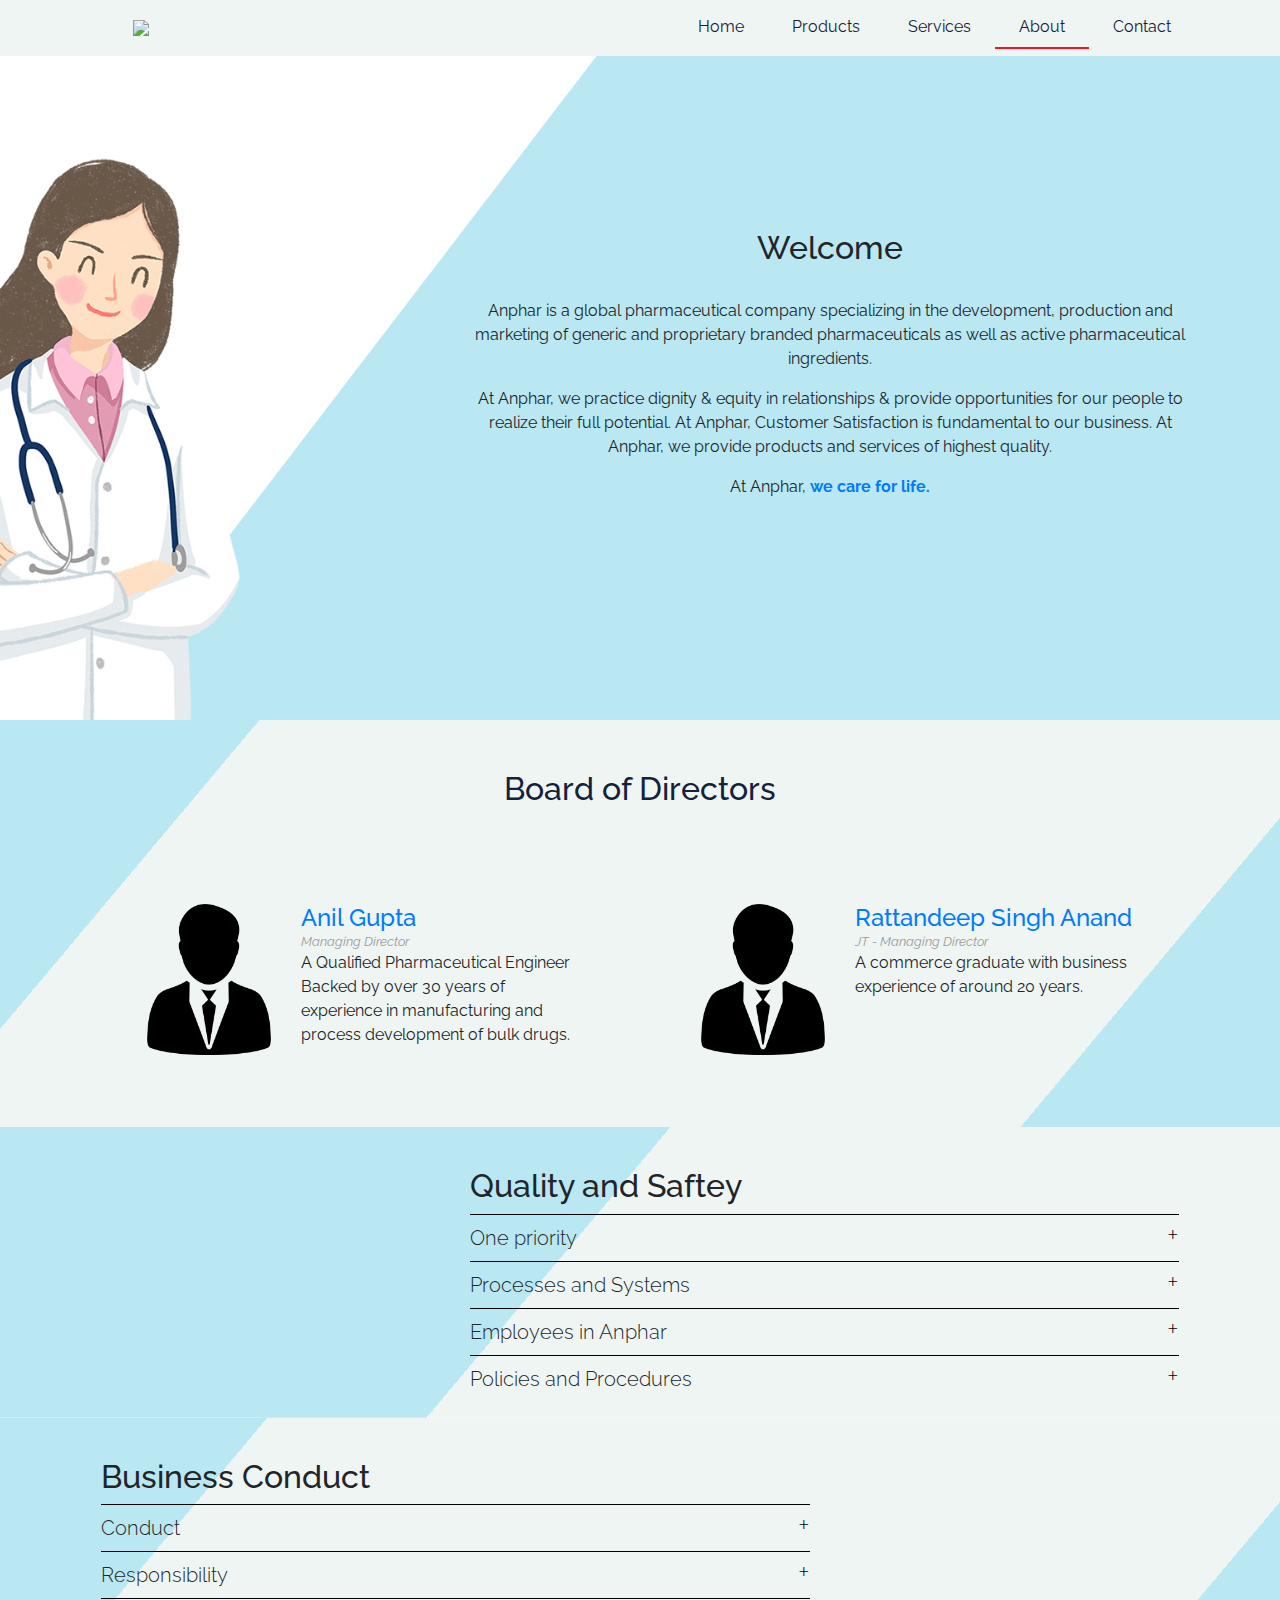
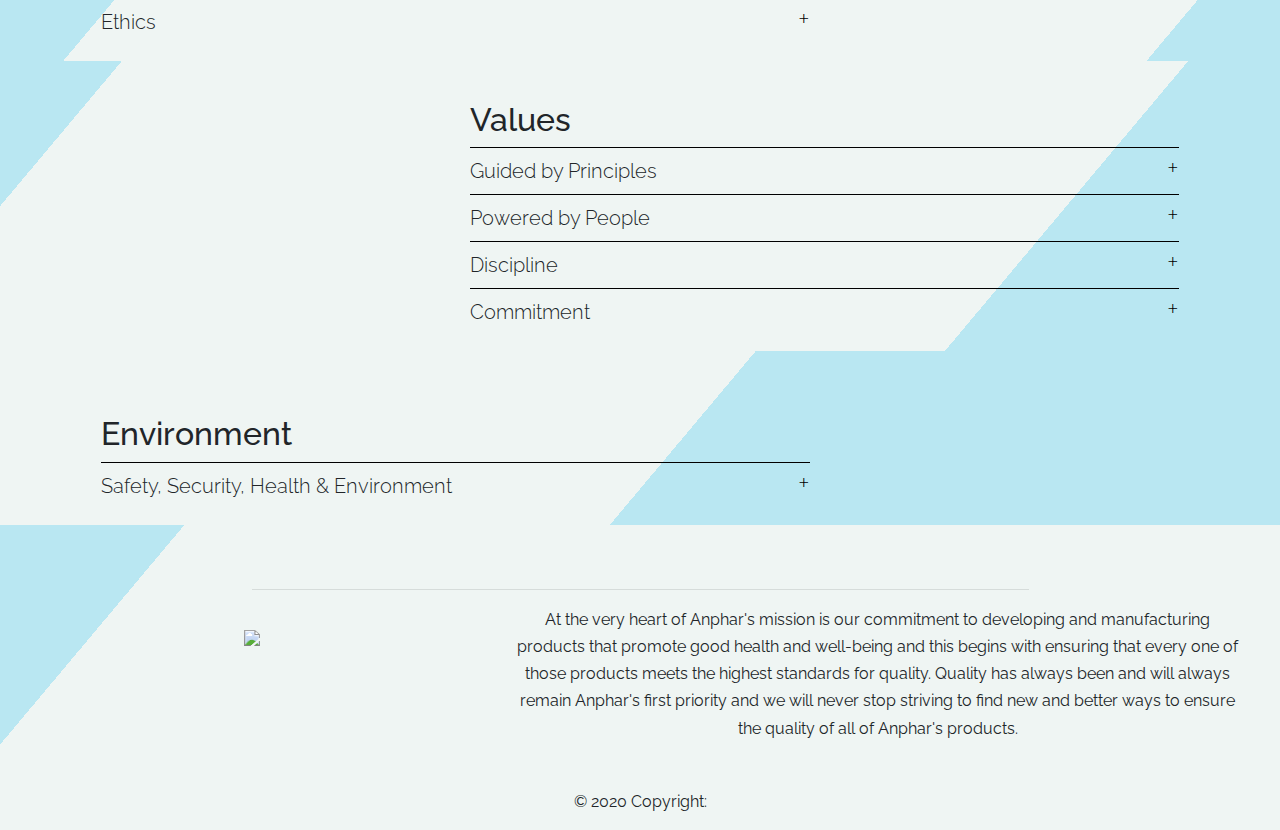
==== about.html @ 1bd31169 "update nav" ====
<!DOCTYPE html>
<html lang="en">

<head>

    <meta charset="utf-8">
    <meta name="viewport" content="width=device-width, initial-scale=1, shrink-to-fit=no">
    <meta name="description" content="">
    <meta name="author" content="">

    <title>Anphar - Home</title>

    <!-- Bootstrap core CSS -->
    <link href="vendor/bootstrap/css/bootstrap.min.css" rel="stylesheet">

    <!-- ----------Font Awesome------------ -->
    <script src="https://kit.fontawesome.com/c9a392e4e1.js" crossorigin="anonymous"></script>
    <!---------------------------------- Custom styles -------------------- -->
    <link href="css/style.css" rel="stylesheet">
    <link rel="shortcut icon" href="images/favicon.ico" type="image/x-icon">

</head>

<body id="home">

    <nav class="navbar navbar-expand-lg navbarNav fixed-top m-0 p-0">
        <div class="container">
          <a class="navbar-brand navLogo p-0 m-0" href="index.html">
            <h1 class=" text-center logo-text ">
    
              <img src="images/Anphar-vlogo.png" class="img-fluid " />
    
            </h1>
          </a>
          <button class="navbar-toggler navbar-light" type="button" data-toggle="collapse" data-target="#navbarResponsive"
          aria-controls="navbarResponsive" aria-expanded="false" aria-label="Toggle navigation">
          <span class="navbar-toggler-icon"> </span>
      </button>
          <div class="collapse navbar-collapse" id="navbarResponsive">
            <ul class="navbar-nav ml-auto">
              <li class="nav-item ">
                <a class="nav-link px-4" href="#home">Home
                
                </a>
              </li>
              <li class="nav-item">
                <a class="nav-link px-4" href="product.html">Products</a>
              </li>
              <li class="nav-item">
                <a class="nav-link px-4" href="services.html">Services</a>
              </li>
              <li class="nav-item active">
                <a class="nav-link px-4" href="about.html">
                  About
                </a>
              </li>
              <li class="nav-item">
                <a class="nav-link px-4" href="contact.html">Contact</a>
              </li>
            </ul>
          </div>
        </div>
      </nav>
    
    <div id="about" class="bg-doc d-flex">

        <div class="container about align-self-center">

            <div class="row d-flex justify-content-lg-end justify-content-center align-self-center">

                <div class="col-8">
<br>    
                    <h2 class="text-center "> Welcome</h2>
                    <br>
                    <p class="text-center">Anphar is a global pharmaceutical company specializing in the development,
                        production and marketing of generic and proprietary branded pharmaceuticals as well as active
                        pharmaceutical ingredients.
                    <p class=".d-none .d-lg-block  text-center">

                            At Anphar, we practice dignity & equity in relationships &
                            provide opportunities for our people to realize their full potential. At Anphar, Customer
                            Satisfaction is fundamental to our business. At Anphar, we provide products and services of
                            highest quality.
                            
                        </p> 
                        <p class="text-center">
                            
                            At Anphar,
                             <span class="life text-primary font-weight-bold"> we care
                                for life. </span>
                         </p>
                </div>

            </div>
        </div>

    </div>



    <div class="board">
        <br>
        <h2 class="bod  text-center ">Board of Directors</h2>
        <br><br><br>
        <div class="container">
            <div class="row p-3 justify-content-around">
                <div class="col-xs-12 col-sm-6 col-md-6 col-lg-5">
                    <div class="well well-sm ">
                        <div class="row ">
                            <div class="col-sm-6 col-md-4 text-center">


                                <img src="Images/card-img.png" alt="" class="img-rounded img-fluid" />

                                <div class="links p-3 text-center ">

                                    <button class="btn"><i class="fa fa-instagram "></i></button>
                                    <button class="btn"><i class="fa fa-facebook  "></i></button>
                                </div>
                            </div>
                            <div class="col-sm-6 col-md-8 ">
                                <h4 class="m-0 text-primary">
                                    Anil Gupta</h4>
                                <small><cite title="San Francisco, USA">Managing Director <i
                                            class="glyphicon glyphicon-map-marker">
                                        </i></cite></small>
                                <p class="d-sm-none d-md-block">A Qualified Pharmaceutical Engineer Backed by over 30
                                    years of experience in manufacturing and process development of bulk drugs.</p>


                            </div>
                        </div>
                    </div>
                </div>

                <div class="col-xs-12 col-sm-6 col-md-6 col-lg-5">
                    <div class="well well-sm ">
                        <div class="row ">
                            <div class="col-sm-6 col-md-4 text-center">

                                <img src="Images/card-img.png" alt="" class="img-rounded img-fluid" />


                                <div class="links p-3  text-center ">

                                    <button class="btn"><i class="fa fa-instagram "></i></button>
                                    <button class="btn"><i class="fa fa-facebook"></i></button>
                                </div>

                            </div>
                            <div class="col-sm-6 col-md-8 ">
                                <h4 class=" m-0 text-primary ">
                                    Rattandeep Singh Anand</h4>
                                <small><cite title="San Francisco, USA">JT - Managing Director <i
                                            class="glyphicon glyphicon-map-marker">
                                        </i></cite></small>
                                <p class="d-sm-none d-md-block "> A commerce graduate with business experience of around
                                    20 years.</p>


                            </div>
                        </div>
                    </div>
                </div>
            </div>
        </div>



    </div>

    <section id="quality">
        <div class="container">
            <div class="row info-row p-3">
                <div class="info-img col-4 ">
                    <img class="img-fluid" src="images/Quality.png" alt="">
                </div>
                <div class="info-text col-8">
                    <div class="summary">
                        <br>
                        <h2>
                            Quality and Saftey
                        </h2>
                        <details>
                            <summary> One priority</summary>
                            <p>
                                Quality and safety are our number one priority, and we at Anphar will not accept
                                anything less than the highest
                                standards where patient or employee safety is concerned. Anphar's global quality
                                infrastructure is enforced through a strong and effective foundation of policies and
                                procedures in all our activities worldwide.
                            </p>
                        </details>
                        <details>
                            <summary>Processes and Systems</summary>
                            <p>
                                Our processes and systems are continuously evaluated to ensure consistently high product
                                quality and compliance
                                with current Good Manufacturing Practice (cGMP). Similarly,
                                we demand the same high quality standards from our suppliers and distributors worldwide.
                            </p>
                        </details>
                        <details>
                            <summary>Employees in Anphar
                            </summary>
                            <p>Employees in Anphar work according to a comprehensive set of policies and procedures,
                                participating in ongoing quality and safety certification and training programs as well
                                as cGMP and Good Clinical
                                Practice (GCP) training and certification.</p>
                        </details>
                        <details>
                            <summary>Policies and Procedures
                            </summary>
                            <p>We strive to continuously improve our policies and procedures in order to assure we have
                                best-in-class programs. As we constantly re-examine and improve our practices, we are
                                determined to provide unsurpassed standards of
                                quality and service for patients, customers and colleagues,
                                as a trustworthy partner for quality medicine. Our focus is on what's most important.
                                The quality of our products
                                and the safety of our employees.</p>
                        </details>
                    </div>


                </div>
            </div>
        </div>
    </section>



    <section id="conduct">
        <div class="container">
            <div class="row info-row p-3">
                <div class="info-text col-8">
                    <div class="summary">
                        <br>
                        <h2>
                            Business Conduct
                        </h2>
                        <details>
                            <summary> Conduct</summary>
                            <p>
                                Since Anphar’s inception, employees have worked together to contribute to our mission of
                                advancing patient care
                                by developing therapeutics to treat diseases. Fundamental to this mission is Anphar’s
                                adherence to the highest legal and ethical standards of business conduct. As a company
                                driven by science and
                                dedicated to improving patient care and quality of life, Anphar is committed to such
                                standards,
                                as adherence to these protects patient safety, the company, its employees and business
                                customers.
                            </p>
                        </details>
                        <details>
                            <summary>Responsibility</summary>
                            <p>
                                It is the responsibility of every Anphar employee to be knowledgeable about, and comply
                                with, Anphar’s
                                business conduct policies.
                                The company believes working together to move its business forward in the spirit of
                                these policies will continue
                                to enhance the reputation of Anphar.
                            </p>
                        </details>
                        <details>
                            <summary>Ethics
                            </summary>
                            <p>At Anphar we are committed to meeting high ethical standards and complying with all
                                applicable local,
                                national and international laws wherever we do business. Our ethical standards are
                                embodied in our Corporate
                                Principles.</p>
                        </details>

                    </div>
                </div>
                <div class="info-img col-4"> <img class="img-fluid" src="images/conduct.png" alt=""></div>
            </div>

        </div>
    </section>

    <section id="value">
        <div class="container">
            <div class="row info-row p-3">
                <div class="info-img col-4">
                    <img class="img-fluid" src="images/values.png" alt="">
                </div>
                <div class="info-text col-8">
                    <div class="summary">
                        <br>
                        <h2>
                            Values
                        </h2>
                        <details>
                            <summary> Guided by Principles</summary>
                            <p>
                                As a pharmaceutical company in a regulated industry, Anphar is dedicated to adhering to
                                the laws and regulations
                                applicable to our industry and business world as a whole.
                                However, we are not satisfied with merely acting within the realm of acceptability.
                                Anphar proudly and actively
                                promotes professional behavior that aligns with the spirit as well as the letter of the
                                law.
                            </p>
                        </details>
                        <details>
                            <summary>Powered by People</summary>
                            <p>
                                Our processes and systems are continuously evaluated to ensure consistently high product
                                quality and compliance
                                with current Good Manufacturing Practice (cGMP). Similarly,
                                we demand the same high quality standards from our suppliers and distributors worldwide.
                            </p>
                        </details>
                        <details>
                            <summary>Discipline
                            </summary>
                            <p> We follow the regulations governing testing, approval, manufacture, and distribution of
                                our products because we are
                                both morally and legally obligated to do this—
                                the people who rely on our products deserve nothing less.</p>
                        </details>
                        <details>
                            <summary>Commitment
                            </summary>
                            <p>Anphar is deeply committed to its employees. Our goal is to enable everyone to feel
                                supported,
                                treated with respect, and deserving of the same treatment from co-workers that we extend
                                to our customers and
                                business partners. <br> We support the community of our employees—where we live and
                                work.</p>
                        </details>
                    </div>
                </div>
            </div>

        </div>
        </div>
    </section>



    <section id="env">
        <div class="container">



            <div class="row info-row p-3">
                <div class="info-text col-8">
                    <div class="summary">
                        <br>
                        <br>
                        <h2>
                            Environment
                        </h2>

                        <details>
                            <summary>Safety, Security, Health & Environment</summary>
                            <p>

                                Safety, Security, Health & Environment (SHE) - an integral part of all our activities
                                <br>
                                Only financially successful companies can be active in addressing environmental and
                                social concerns. And at Anphar
                                we have also realized for a long time that only environmentally and socially responsible
                                companies can achieve
                                sustainable financial success.
                                For us, sustainable development represents a long-term commitment to the needs of
                                current and future generations.
                                <br>
                                Safety, security, health and environmental protection are important and enduring issues
                                in a changing world.
                                <br>
                                At Anphar, protecting people and the environment isn’t just a legal or social obligation
                                - it’s a key concern in
                                everything we do.
                            </p>

                        </details>

                    </div>
                </div>
                <div class="info-img col-4">
                    <img src="images/ecology.png" alt="" class="img-fluid">
                </div>
            </div>
        </div>
    </section>





    <!-- Footer -->
    <footer class="page-footer font-small indigo">

        <!-- Footer Links -->
        <div class="container">

            <!-- Grid row-->
            <div class="row text-center d-flex justify-content-center pt-5 mb-3">


            </div>
            <!-- Grid row-->
            <hr class="rgba-white-light" style="margin: 0 15%;">

            <!-- Grid row-->
            <div class="row d-flex text-center justify-content-center mb-md-0 mb-4">

                <!-- Grid column -->
                <div class="col-md-4 col-lg-5 col-12 mt-3">

                    <a class="navbar-brand" href="#home">
                        <h1 class=" text-center logo-text ">
                            <span id="">
                                <img src="images/ANPHAR-Whole.png" class="log-img w-50 mt-auto mb-auto" />
                                
                            </span>
                        </h1>
                    </a>
                </div>
                <!-- Grid column -->
                <!-- Grid column -->
                <div class="col-md-8 col-12 col-1g-7 mt-3">
                    <p style="line-height: 1.7rem">At the very heart of Anphar's mission is our commitment to developing
                        and manufacturing products that promote good health and well-being and this begins with ensuring
                        that every one of those products meets the highest standards for quality. Quality has always
                        been and will always remain Anphar's first priority and we will never stop striving to find new
                        and better ways to ensure the quality of all of Anphar's products.</p>
                </div>
                <!-- Grid column -->

            </div>
            <!-- Grid row-->
            <hr class="clearfix d-md-none rgba-white-light" style="margin: 10% 15% 5%;">

            <!-- Grid row-->
            <div class="row pb-3">

                <!-- Grid column -->
                <!-- <div class="col-md-12">
          <br>
                  <div class="mb-5 text-center flex-center">
          
                   
                    <a class="fb-ic">
                      <i class="fab fa-facebook-f fa-lg white-text mr-4"> </i>
                    </a>
                   
                    <a class="tw-ic">
                      <i class="fab fa-twitter fa-lg white-text mr-4"> </i>
                    </a>
               
                    <a class="gplus-ic">
                      <i class="fab fa-google-plus-g fa-lg white-text mr-4"> </i>
                    </a>
           
                    <a class="li-ic">
                      <i class="fab fa-linkedin-in fa-lg white-text mr-4"> </i>
                    </a>
        
                    <a class="ins-ic">
                      <i class="fab fa-instagram fa-lg white-text mr-4"> </i>
                    </a>
                  <a class="pin-ic">
                      <i class="fab fa-pinterest fa-lg white-text"> </i>
                    </a>
          
                  </div>
          
                </div> -->
                <!-- Grid column -->

            </div>
            <!-- Grid row-->
            <div class="footer-copyright text-center py-3">© 2020 Copyright:
            </div>
            <!-- Copyright -->
        </div>


    </footer>
    <!-- Footer -->




    <script src="vendor/jquery/jquery.min.js"></script>
    <script src="vendor/bootstrap/js/bootstrap.bundle.min.js"></script>


</body>

</html>

</html>
---- css/style.css ----
@import url('https://fonts.googleapis.com/css2?family=Coda&family=Raleway:wght@500&display=swap');


html {
  scroll-behavior: smooth;
}

body{
  /* font-family: 'Coda', cursive; */
  font-family:'Raleway', sans-serif;

  /* font-size: .9rem; */
  
}
#logo {
  padding-left: 1em;
}

.navLogo {
  width: 10%;
}

.navbarNav{
  background-color: #eff5f3;
  
}

.jumbotron {
  margin-bottom: 0;
}

.nav-link{
color: #14213d;
}
.nav-link:hover{
  color: #FF101F;
}

.head-top .nav-link{
  color: #F4F7F6;
  }

  .active{
    border-bottom: 2px #FF101F solid;
  
  }
.head{
  
  font-family: 'Coda', cursive;
  color: #F4F7F6;
  font-size: 3rem;
}


.bg-img {
  background-image: url('../Images/bg-atom.png');
  background-position: center;
  background-repeat: no-repeat;
  background-size: cover;
  /* color: #fff; */
  height: 100vh;
  /* height: auto; */
}


.bg-doc{
  background: url('../Images/bgg-doc.jpg');
  background-position: center;
  background-repeat: no-repeat;
  background-size: cover;
  height: 80vh;
  
}

.bod{
color: #14213d;

}

button{
  align-self: center;
}


.board{
  background: rgb(185,231,242);
background: linear-gradient(-50deg, rgba(185,231,242,1) 16%, rgba(239,245,243,1) 16%, rgba(239,245,243,1) 84%, rgba(185,231,242,1) 84%);

  /* height: 60vh; */
  height: auto;
  padding-top: 2%;
  
}

.card{
  margin: 0.5%;
}


.d-flex{
  flex-wrap: nowrap;
}


#contact{
  background: rgb(239,245,243);
  background: linear-gradient(-50deg, rgba(239,245,243,1) 63%, rgba(185,231,242,1) 63%);  
}

.btn-main{
  background-color: #50e3c2;
}

#products {


 

  background: rgb(185,231,242);
  background: linear-gradient(-50deg, rgba(185,231,242,1) 41%, rgba(239,245,243,1) 41%);
  background-position: center;
  background-repeat: no-repeat;
  background-size: cover;
  

}

#quality{
  background: rgb(239,245,243);
background: linear-gradient(-50deg, rgba(239,245,243,1) 56%, rgba(185,231,242,1) 56%);
background-position: center;
background-repeat: no-repeat;
background-size: cover;

}

.head-top{
  background: rgb(41,46,50);
background: linear-gradient(-45deg, rgba(41,46,50,1) 85%, rgba(185,231,242,1) 85%);

}


#conduct{
  background: rgb(185,231,242);
background: linear-gradient(-50deg, rgba(185,231,242,1) 9%, rgba(239,245,243,1) 9%, rgba(239,245,243,1) 82%, rgba(185,231,242,1) 82%);
}


#value{
  background: rgb(185,231,242);
background: linear-gradient(-50deg, rgba(185,231,242,1) 22%, rgba(239,245,243,1) 22%, rgba(239,245,243,1) 92%, rgba(185,231,242,1) 92%);
}
#env{
  background: rgb(185,231,242);
background: linear-gradient(-50deg, rgba(185,231,242,1) 47%, rgba(239,245,243,1) 47%);
}

footer{
  background: rgb(239,245,243);
background: linear-gradient(-50deg, rgba(239,245,243,1) 88%, rgba(185,231,242,1) 88%);
}

details[open] summary ~ * {
  animation: open 0.3s ease-in-out;
}

@keyframes open {
  0% {
    opacity: 0;
  }
  100% {
    opacity: 1;
  }
}
details summary::-webkit-details-marker {
  display: none;
}

details summary {
  width: 100%;
  padding: 0.5rem 0;
  border-top: 1px solid black;
  position: relative;
  cursor: pointer;
  font-size: 1.25rem;
  font-weight: 300;
  list-style: none;
}

details summary:after {
  content: "+";
  color: black;
  position: absolute;
  font-size: 1.75rem;
  line-height: 0;
  margin-top: 0.75rem;
  right: 0;
  font-weight: 200;
  transform-origin: center;
  transition: 200ms linear;
}
details[open] summary:after {
  transform: rotate(45deg);
  font-size: 2rem;
}
details summary {
  outline: 0;
}
details p {
  font-size: 0.95rem;
  margin: 0 0 1rem;
  padding-top: 1rem;
}





/* =========== contact form  ======================== */



.contact-form .form-field {
  position: relative;
  margin: 32px 0;
}
.contact-form .input-text {
  display: block;
  width: 100%;
  height: 36px;
  border-width: 0 0 2px 0;
  border-color: #5543ca;
  font-size: 18px;
  line-height: 26px;
  font-weight: 400;
}
.contact-form .input-text:focus {
  outline: none;
}
/* .contact-form .input-text:focus + .label,
.contact-form .input-text.not-empty + .label {
  -webkit-transform: translateY(-24px);
          transform: translateY(-24px);
} */
.contact-form .label {
  /* position: absolute;
  left: 20px;
  bottom: 11px; */
  font-size: 18px;
  line-height: 26px;
  font-weight: 400;
  /* color: #5543ca; */
  cursor: text;
  transition: -webkit-transform .2s ease-in-out;
  transition: transform .2s ease-in-out;
  transition: transform .2s ease-in-out, 
  -webkit-transform .2s ease-in-out;
}
.contact-form .submit-btn {
  display: inline-block;
  background-color: #000;
   background: #064497;
  color: #fff;
  text-transform: uppercase;
  letter-spacing: 2px;
  font-size: 16px;
  padding: 8px 16px;
  border: none;
  width:200px;
  cursor: pointer;
}


















@media all and (max-width: 880px) {
  .d-flex{
    flex-wrap: wrap;
    
  }

  /* .about{
    padding: 5px;
    margin: 0 ;
  } */


  .card{
    width: 100%;
  }
  .bg-doc {
    background: rgb(185,231,242);
    background: linear-gradient(-50deg, rgba(185,231,242,1) 47%, rgba(239,245,243,1) 47%);
    height: auto;
    margin: auto;
    
  }
  .bg-img{
    height: auto;

  }


}

@media all and (max-width: 575px)  {

  .card-img{
    width: 80vh;
  }
  

}




.glyphicon {  margin-bottom: 10px;margin-right: 10px;}

small {
display: block;
line-height: 1.428571429;
color: #999;
}

.card-img{
  object-fit: cover;
}
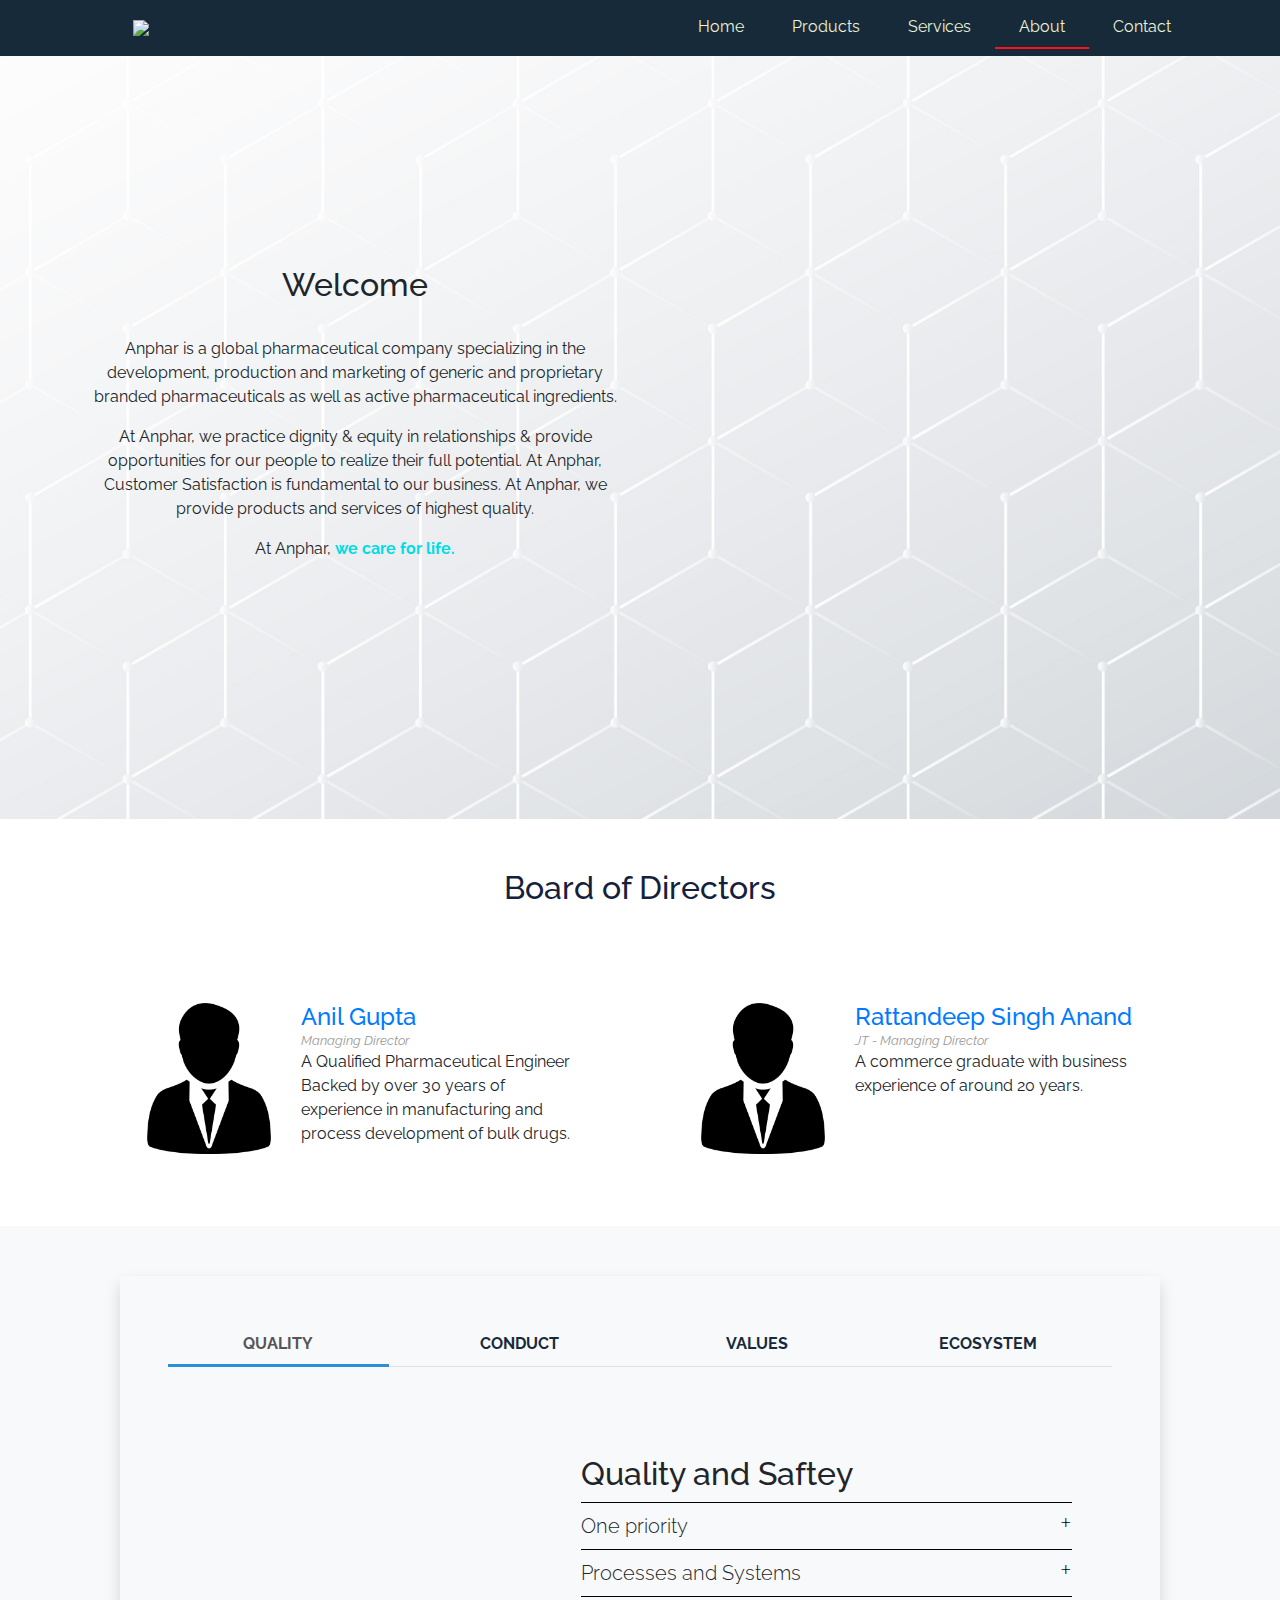
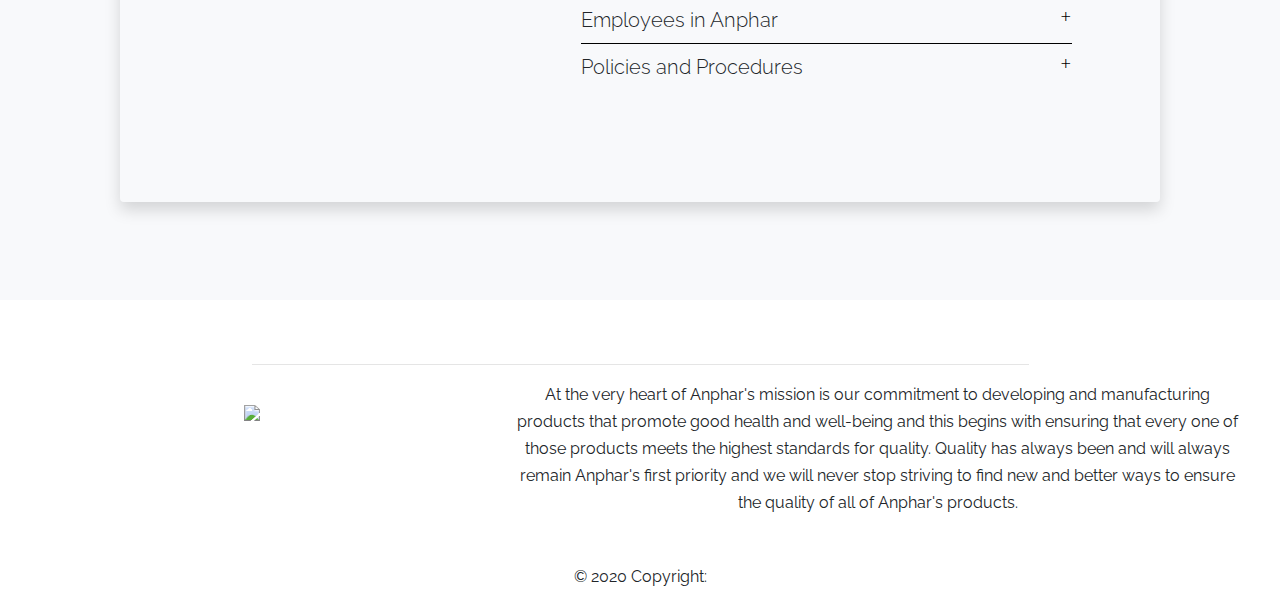
==== commit a8f86abd: "update tabs and bachground" ====
--- a/about.html
+++ b/about.html
@@ -21,76 +21,77 @@
 
 </head>
 
-<body id="home">
+<body id="about">
 
     <nav class="navbar navbar-expand-lg navbarNav fixed-top m-0 p-0">
         <div class="container">
-          <a class="navbar-brand navLogo p-0 m-0" href="index.html">
-            <h1 class=" text-center logo-text ">
-    
-              <img src="images/Anphar-vlogo.png" class="img-fluid " />
-    
-            </h1>
-          </a>
-          <button class="navbar-toggler navbar-light" type="button" data-toggle="collapse" data-target="#navbarResponsive"
-          aria-controls="navbarResponsive" aria-expanded="false" aria-label="Toggle navigation">
-          <span class="navbar-toggler-icon"> </span>
-      </button>
-          <div class="collapse navbar-collapse" id="navbarResponsive">
-            <ul class="navbar-nav ml-auto">
-              <li class="nav-item ">
-                <a class="nav-link px-4" href="#home">Home
-                
-                </a>
-              </li>
-              <li class="nav-item">
-                <a class="nav-link px-4" href="product.html">Products</a>
-              </li>
-              <li class="nav-item">
-                <a class="nav-link px-4" href="services.html">Services</a>
-              </li>
-              <li class="nav-item active">
-                <a class="nav-link px-4" href="about.html">
-                  About
-                </a>
-              </li>
-              <li class="nav-item">
-                <a class="nav-link px-4" href="contact.html">Contact</a>
-              </li>
-            </ul>
-          </div>
+            <a class="navbar-brand navLogo p-0 m-0" href="index.html">
+                <h1 class=" text-center logo-text ">
+
+                    <img src="images/Anphar-vlogo.png" class="img-fluid " />
+
+                </h1>
+            </a>
+            <button class="navbar-toggler navbar-light" type="button" data-toggle="collapse"
+                data-target="#navbarResponsive" aria-controls="navbarResponsive" aria-expanded="false"
+                aria-label="Toggle navigation">
+                <span class="navbar-toggler-icon"> </span>
+            </button>
+            <div class="collapse navbar-collapse" id="navbarResponsive">
+                <ul class="navbar-nav ml-auto">
+                    <li class="nav-item ">
+                        <a class="nav-link px-4" href="index.html">Home
+
+                        </a>
+                    </li>
+                    <li class="nav-item">
+                        <a class="nav-link px-4" href="product.html">Products</a>
+                    </li>
+                    <li class="nav-item">
+                        <a class="nav-link px-4" href="services.html">Services</a>
+                    </li>
+                    <li class="nav-item current">
+                        <a class="nav-link px-4" href="about.html">
+                            About
+                        </a>
+                    </li>
+                    <li class="nav-item">
+                        <a class="nav-link px-4" href="contact.html">Contact</a>
+                    </li>
+                </ul>
+            </div>
         </div>
-      </nav>
-    
+    </nav>
+
     <div id="about" class="bg-doc d-flex">
 
         <div class="container about align-self-center">
 
-            <div class="row d-flex justify-content-lg-end justify-content-center align-self-center">
-
-                <div class="col-8">
-<br>    
+            <div class="row d-flex justify-content-lg-start justify-content-center align-self-center">
+
+                <div class="col-6">
+                    <br>
                     <h2 class="text-center "> Welcome</h2>
                     <br>
                     <p class="text-center">Anphar is a global pharmaceutical company specializing in the development,
                         production and marketing of generic and proprietary branded pharmaceuticals as well as active
                         pharmaceutical ingredients.
-                    <p class=".d-none .d-lg-block  text-center">
+                        <p class=".d-none .d-lg-block  text-center">
 
                             At Anphar, we practice dignity & equity in relationships &
                             provide opportunities for our people to realize their full potential. At Anphar, Customer
                             Satisfaction is fundamental to our business. At Anphar, we provide products and services of
                             highest quality.
-                            
-                        </p> 
+
+                        </p>
                         <p class="text-center">
-                            
+
                             At Anphar,
-                             <span class="life text-primary font-weight-bold"> we care
+                            <span class="life font-weight-bold"> we care
                                 for life. </span>
-                         </p>
-                </div>
-
+                        </p>
+                </div>
+                
             </div>
         </div>
 
@@ -107,7 +108,7 @@
                 <div class="col-xs-12 col-sm-6 col-md-6 col-lg-5">
                     <div class="well well-sm ">
                         <div class="row ">
-                            <div class="col-sm-6 col-md-4 text-center">
+                            <div class="col-4 text-center">
 
 
                                 <img src="Images/card-img.png" alt="" class="img-rounded img-fluid" />
@@ -118,10 +119,10 @@
                                     <button class="btn"><i class="fa fa-facebook  "></i></button>
                                 </div>
                             </div>
-                            <div class="col-sm-6 col-md-8 ">
+                            <div class="col-8 ">
                                 <h4 class="m-0 text-primary">
                                     Anil Gupta</h4>
-                                <small><cite title="San Francisco, USA">Managing Director <i
+                                <small><cite title="Managing Director">Managing Director <i
                                             class="glyphicon glyphicon-map-marker">
                                         </i></cite></small>
                                 <p class="d-sm-none d-md-block">A Qualified Pharmaceutical Engineer Backed by over 30
@@ -136,7 +137,7 @@
                 <div class="col-xs-12 col-sm-6 col-md-6 col-lg-5">
                     <div class="well well-sm ">
                         <div class="row ">
-                            <div class="col-sm-6 col-md-4 text-center">
+                            <div class="col-4 text-center">
 
                                 <img src="Images/card-img.png" alt="" class="img-rounded img-fluid" />
 
@@ -148,7 +149,7 @@
                                 </div>
 
                             </div>
-                            <div class="col-sm-6 col-md-8 ">
+                            <div class="col-8 ">
                                 <h4 class=" m-0 text-primary ">
                                     Rattandeep Singh Anand</h4>
                                 <small><cite title="San Francisco, USA">JT - Managing Director <i
@@ -169,225 +170,261 @@
 
     </div>
 
-    <section id="quality">
-        <div class="container">
-            <div class="row info-row p-3">
-                <div class="info-img col-4 ">
-                    <img class="img-fluid" src="images/Quality.png" alt="">
-                </div>
-                <div class="info-text col-8">
-                    <div class="summary">
-                        <br>
-                        <h2>
-                            Quality and Saftey
-                        </h2>
-                        <details>
-                            <summary> One priority</summary>
-                            <p>
-                                Quality and safety are our number one priority, and we at Anphar will not accept
-                                anything less than the highest
-                                standards where patient or employee safety is concerned. Anphar's global quality
-                                infrastructure is enforced through a strong and effective foundation of policies and
-                                procedures in all our activities worldwide.
-                            </p>
-                        </details>
-                        <details>
-                            <summary>Processes and Systems</summary>
-                            <p>
-                                Our processes and systems are continuously evaluated to ensure consistently high product
-                                quality and compliance
-                                with current Good Manufacturing Practice (cGMP). Similarly,
-                                we demand the same high quality standards from our suppliers and distributors worldwide.
-                            </p>
-                        </details>
-                        <details>
-                            <summary>Employees in Anphar
-                            </summary>
-                            <p>Employees in Anphar work according to a comprehensive set of policies and procedures,
-                                participating in ongoing quality and safety certification and training programs as well
-                                as cGMP and Good Clinical
-                                Practice (GCP) training and certification.</p>
-                        </details>
-                        <details>
-                            <summary>Policies and Procedures
-                            </summary>
-                            <p>We strive to continuously improve our policies and procedures in order to assure we have
-                                best-in-class programs. As we constantly re-examine and improve our practices, we are
-                                determined to provide unsurpassed standards of
-                                quality and service for patients, customers and colleagues,
-                                as a trustworthy partner for quality medicine. Our focus is on what's most important.
-                                The quality of our products
-                                and the safety of our employees.</p>
-                        </details>
-                    </div>
-
-
+    <!-- Tabs -->
+<section class="tabs">
+    <div class="p-5 bg-white bg-transparent rounded shadow mb-5">
+
+        <ul id="myTab2" role="tablist"
+            class="nav nav-tabs nav-pills with-arrow lined flex-column flex-sm-row text-center">
+            <li class="nav-item flex-sm-fill">
+                <a id="quality-tab" data-toggle="tab" href="#quality" role="tab" aria-controls="quality"
+                    aria-selected="true"
+                    class="nav-link text-uppercase font-weight-bold mr-sm-3 rounded-0 active">Quality</a>
+            </li>
+            <li class="nav-item flex-sm-fill">
+                <a id="conduct-tab" data-toggle="tab" href="#conduct" role="tab" aria-controls="conduct"
+                    aria-selected="false" class="nav-link text-uppercase font-weight-bold mr-sm-3 rounded-0">Conduct</a>
+            </li>
+            <li class="nav-item flex-sm-fill">
+                <a id="value-tab" data-toggle="tab" href="#value" role="tab" aria-controls="value" aria-selected="false"
+                    class="nav-link text-uppercase font-weight-bold rounded-0">VAlues</a>
+            </li>
+            <li class="nav-item flex-sm-fill">
+                <a id="ecosystem-tab" data-toggle="tab" href="#ecosystem" role="tab" aria-controls="ecosystem"
+                    aria-selected="false" class="nav-link text-uppercase font-weight-bold rounded-0">Ecosystem</a>
+            </li>
+        </ul>
+        <div id="myTab2Content" class="tab-content">
+            <div id="quality" role="tabpanel" aria-labelledby="home-tab" class="tab-pane fade px-4 py-5 show active">
+                <div class="row info-row p-3">
+                    <div class="info-img col-12 col-lg-5">
+                        <img class="img-fluid" src="images/Quality.png" alt="">
+                    </div>
+                    <div class="info-text col-12 col-lg-7">
+                        <div class="summary">
+                            <br>
+                            <h2>
+                                Quality and Saftey
+                            </h2>
+                            <details>
+                                <summary> One priority</summary>
+                                <p>
+                                    Quality and safety are our number one priority, and we at Anphar will not accept
+                                    anything less than the highest
+                                    standards where patient or employee safety is concerned. Anphar's global quality
+                                    infrastructure is enforced through a strong and effective foundation of policies and
+                                    procedures in all our activities worldwide.
+                                </p>
+                            </details>
+                            <details>
+                                <summary>Processes and Systems</summary>
+                                <p>
+                                    Our processes and systems are continuously evaluated to ensure consistently high
+                                    product
+                                    quality and compliance
+                                    with current Good Manufacturing Practice (cGMP). Similarly,
+                                    we demand the same high quality standards from our suppliers and distributors
+                                    worldwide.
+                                </p>
+                            </details>
+                            <details>
+                                <summary>Employees in Anphar
+                                </summary>
+                                <p>Employees in Anphar work according to a comprehensive set of policies and procedures,
+                                    participating in ongoing quality and safety certification and training programs as
+                                    well
+                                    as cGMP and Good Clinical
+                                    Practice (GCP) training and certification.</p>
+                            </details>
+                            <details>
+                                <summary>Policies and Procedures
+                                </summary>
+                                <p>We strive to continuously improve our policies and procedures in order to assure we
+                                    have
+                                    best-in-class programs. As we constantly re-examine and improve our practices, we
+                                    are
+                                    determined to provide unsurpassed standards of
+                                    quality and service for patients, customers and colleagues,
+                                    as a trustworthy partner for quality medicine. Our focus is on what's most
+                                    important.
+                                    The quality of our products
+                                    and the safety of our employees.</p>
+                            </details>
+                        </div>
+
+
+                    </div>
+                </div>
+            </div>
+
+            <div id="conduct" role="tabpanel" aria-labelledby="profile-tab" class="tab-pane fade px-4 py-5">
+                <div class="row info-row p-3">
+                    <div class="info-text col-12 col-lg-7">
+                        <div class="summary">
+                            <br>
+                            <h2>
+                                Business Conduct
+                            </h2>
+                            <details>
+                                <summary> Conduct</summary>
+                                <p>
+                                    Since Anphar’s inception, employees have worked together to contribute to our
+                                    mission of
+                                    advancing patient care
+                                    by developing therapeutics to treat diseases. Fundamental to this mission is
+                                    Anphar’s
+                                    adherence to the highest legal and ethical standards of business conduct. As a
+                                    company
+                                    driven by science and
+                                    dedicated to improving patient care and quality of life, Anphar is committed to such
+                                    standards,
+                                    as adherence to these protects patient safety, the company, its employees and
+                                    business
+                                    customers.
+                                </p>
+                            </details>
+                            <details>
+                                <summary>Responsibility</summary>
+                                <p>
+                                    It is the responsibility of every Anphar employee to be knowledgeable about, and
+                                    comply
+                                    with, Anphar’s
+                                    business conduct policies.
+                                    The company believes working together to move its business forward in the spirit of
+                                    these policies will continue
+                                    to enhance the reputation of Anphar.
+                                </p>
+                            </details>
+                            <details>
+                                <summary>Ethics
+                                </summary>
+                                <p>At Anphar we are committed to meeting high ethical standards and complying with all
+                                    applicable local,
+                                    national and international laws wherever we do business. Our ethical standards are
+                                    embodied in our Corporate
+                                    Principles.</p>
+                            </details>
+
+                        </div>
+                    </div>
+                    <div class="info-img col-12 col-lg-5"> <img class="img-fluid" src="images/conduct.png" alt=""></div>
+                </div>
+            </div>
+
+            <div id="value" role="tabpanel" aria-labelledby="contact-tab" class="tab-pane fade px-4 py-5">
+                <div class="row info-row p-3">
+                    <div class="info-img col-12 col-lg-5">
+                        <img class="img-fluid" src="images/values.png" alt="">
+                    </div>
+                    <div class="info-text col-12 col-lg-7">
+                        <div class="summary">
+                            <br>
+                            <h2>
+                                Values
+                            </h2>
+                            <details>
+                                <summary> Guided by Principles</summary>
+                                <p>
+                                    As a pharmaceutical company in a regulated industry, Anphar is dedicated to adhering
+                                    to
+                                    the laws and regulations
+                                    applicable to our industry and business world as a whole.
+                                    However, we are not satisfied with merely acting within the realm of acceptability.
+                                    Anphar proudly and actively
+                                    promotes professional behavior that aligns with the spirit as well as the letter of
+                                    the
+                                    law.
+                                </p>
+                            </details>
+                            <details>
+                                <summary>Powered by People</summary>
+                                <p>
+                                    Our processes and systems are continuously evaluated to ensure consistently high
+                                    product
+                                    quality and compliance
+                                    with current Good Manufacturing Practice (cGMP). Similarly,
+                                    we demand the same high quality standards from our suppliers and distributors
+                                    worldwide.
+                                </p>
+                            </details>
+                            <details>
+                                <summary>Discipline
+                                </summary>
+                                <p> We follow the regulations governing testing, approval, manufacture, and distribution
+                                    of
+                                    our products because we are
+                                    both morally and legally obligated to do this—
+                                    the people who rely on our products deserve nothing less.</p>
+                            </details>
+                            <details>
+                                <summary>Commitment
+                                </summary>
+                                <p>Anphar is deeply committed to its employees. Our goal is to enable everyone to feel
+                                    supported,
+                                    treated with respect, and deserving of the same treatment from co-workers that we
+                                    extend
+                                    to our customers and
+                                    business partners. <br> We support the community of our employees—where we live and
+                                    work.</p>
+                            </details>
+                        </div>
+                    </div>
+                </div>
+            </div>
+
+
+            <div id="ecosystem" role="tabpanel" aria-labelledby="contact-tab" class="tab-pane fade px-4 py-5">
+                <div class="row info-row p-3">
+                    <div class="info-text col-12 col-lg-7">
+                        <div class="summary">
+                            <br>
+                            <br>
+                            <h2>
+                                Environment
+                            </h2>
+
+                            <details>
+                                <summary>Safety, Security, Health & Environment</summary>
+                                <p>
+
+                                    Safety, Security, Health & Environment (SHE) - an integral part of all our
+                                    activities
+                                    <br>
+                                    Only financially successful companies can be active in addressing environmental and
+                                    social concerns. And at Anphar
+                                    we have also realized for a long time that only environmentally and socially
+                                    responsible
+                                    companies can achieve
+                                    sustainable financial success.
+                                    For us, sustainable development represents a long-term commitment to the needs of
+                                    current and future generations.
+                                    <br>
+                                    Safety, security, health and environmental protection are important and enduring
+                                    issues
+                                    in a changing world.
+                                    <br>
+                                    At Anphar, protecting people and the environment isn’t just a legal or social
+                                    obligation
+                                    - it’s a key concern in
+                                    everything we do.
+                                </p>
+
+                            </details>
+
+                        </div>
+                    </div>
+                    <div class="info-img col-12 col-lg-5 justify-content-end">
+                        <img src="images/ecology.png" alt="" class="img-fluid">
+                    </div>
                 </div>
             </div>
         </div>
-    </section>
-
-
-
-    <section id="conduct">
-        <div class="container">
-            <div class="row info-row p-3">
-                <div class="info-text col-8">
-                    <div class="summary">
-                        <br>
-                        <h2>
-                            Business Conduct
-                        </h2>
-                        <details>
-                            <summary> Conduct</summary>
-                            <p>
-                                Since Anphar’s inception, employees have worked together to contribute to our mission of
-                                advancing patient care
-                                by developing therapeutics to treat diseases. Fundamental to this mission is Anphar’s
-                                adherence to the highest legal and ethical standards of business conduct. As a company
-                                driven by science and
-                                dedicated to improving patient care and quality of life, Anphar is committed to such
-                                standards,
-                                as adherence to these protects patient safety, the company, its employees and business
-                                customers.
-                            </p>
-                        </details>
-                        <details>
-                            <summary>Responsibility</summary>
-                            <p>
-                                It is the responsibility of every Anphar employee to be knowledgeable about, and comply
-                                with, Anphar’s
-                                business conduct policies.
-                                The company believes working together to move its business forward in the spirit of
-                                these policies will continue
-                                to enhance the reputation of Anphar.
-                            </p>
-                        </details>
-                        <details>
-                            <summary>Ethics
-                            </summary>
-                            <p>At Anphar we are committed to meeting high ethical standards and complying with all
-                                applicable local,
-                                national and international laws wherever we do business. Our ethical standards are
-                                embodied in our Corporate
-                                Principles.</p>
-                        </details>
-
-                    </div>
-                </div>
-                <div class="info-img col-4"> <img class="img-fluid" src="images/conduct.png" alt=""></div>
-            </div>
-
-        </div>
-    </section>
-
-    <section id="value">
-        <div class="container">
-            <div class="row info-row p-3">
-                <div class="info-img col-4">
-                    <img class="img-fluid" src="images/values.png" alt="">
-                </div>
-                <div class="info-text col-8">
-                    <div class="summary">
-                        <br>
-                        <h2>
-                            Values
-                        </h2>
-                        <details>
-                            <summary> Guided by Principles</summary>
-                            <p>
-                                As a pharmaceutical company in a regulated industry, Anphar is dedicated to adhering to
-                                the laws and regulations
-                                applicable to our industry and business world as a whole.
-                                However, we are not satisfied with merely acting within the realm of acceptability.
-                                Anphar proudly and actively
-                                promotes professional behavior that aligns with the spirit as well as the letter of the
-                                law.
-                            </p>
-                        </details>
-                        <details>
-                            <summary>Powered by People</summary>
-                            <p>
-                                Our processes and systems are continuously evaluated to ensure consistently high product
-                                quality and compliance
-                                with current Good Manufacturing Practice (cGMP). Similarly,
-                                we demand the same high quality standards from our suppliers and distributors worldwide.
-                            </p>
-                        </details>
-                        <details>
-                            <summary>Discipline
-                            </summary>
-                            <p> We follow the regulations governing testing, approval, manufacture, and distribution of
-                                our products because we are
-                                both morally and legally obligated to do this—
-                                the people who rely on our products deserve nothing less.</p>
-                        </details>
-                        <details>
-                            <summary>Commitment
-                            </summary>
-                            <p>Anphar is deeply committed to its employees. Our goal is to enable everyone to feel
-                                supported,
-                                treated with respect, and deserving of the same treatment from co-workers that we extend
-                                to our customers and
-                                business partners. <br> We support the community of our employees—where we live and
-                                work.</p>
-                        </details>
-                    </div>
-                </div>
-            </div>
-
-        </div>
-        </div>
-    </section>
-
-
-
-    <section id="env">
-        <div class="container">
-
-
-
-            <div class="row info-row p-3">
-                <div class="info-text col-8">
-                    <div class="summary">
-                        <br>
-                        <br>
-                        <h2>
-                            Environment
-                        </h2>
-
-                        <details>
-                            <summary>Safety, Security, Health & Environment</summary>
-                            <p>
-
-                                Safety, Security, Health & Environment (SHE) - an integral part of all our activities
-                                <br>
-                                Only financially successful companies can be active in addressing environmental and
-                                social concerns. And at Anphar
-                                we have also realized for a long time that only environmentally and socially responsible
-                                companies can achieve
-                                sustainable financial success.
-                                For us, sustainable development represents a long-term commitment to the needs of
-                                current and future generations.
-                                <br>
-                                Safety, security, health and environmental protection are important and enduring issues
-                                in a changing world.
-                                <br>
-                                At Anphar, protecting people and the environment isn’t just a legal or social obligation
-                                - it’s a key concern in
-                                everything we do.
-                            </p>
-
-                        </details>
-
-                    </div>
-                </div>
-                <div class="info-img col-4">
-                    <img src="images/ecology.png" alt="" class="img-fluid">
-                </div>
-            </div>
-        </div>
-    </section>
+   
+    </div>
+
+</section>
+
+
 
 
 
@@ -417,7 +454,7 @@
                         <h1 class=" text-center logo-text ">
                             <span id="">
                                 <img src="images/ANPHAR-Whole.png" class="log-img w-50 mt-auto mb-auto" />
-                                
+
                             </span>
                         </h1>
                     </a>
@@ -490,7 +527,7 @@
 
     <script src="vendor/jquery/jquery.min.js"></script>
     <script src="vendor/bootstrap/js/bootstrap.bundle.min.js"></script>
-
+    <script src="index.js"></script>
 
 </body>
 
--- a/css/style.css
+++ b/css/style.css
@@ -17,12 +17,20 @@
   padding-left: 1em;
 }
 
+#top-nav {
+  /* position: fixed; */
+  /* top: 0; */
+  /* width: 100%; */
+  /* display: block;1 */
+  transition: top 0.3s;
+}
+
 .navLogo {
   width: 10%;
 }
 
 .navbarNav{
-  background-color: #eff5f3;
+  background-color: #172A3A;
   
 }
 
@@ -31,7 +39,7 @@
 }
 
 .nav-link{
-color: #14213d;
+color: #EAF2D7;
 }
 .nav-link:hover{
   color: #FF101F;
@@ -41,7 +49,7 @@
   color: #F4F7F6;
   }
 
-  .active{
+  .current{
     border-bottom: 2px #FF101F solid;
   
   }
@@ -55,6 +63,7 @@
 
 .bg-img {
   background-image: url('../Images/bg-atom.png');
+ 
   background-position: center;
   background-repeat: no-repeat;
   background-size: cover;
@@ -65,101 +74,121 @@
 
 
 .bg-doc{
-  background: url('../Images/bgg-doc.jpg');
+  height: 91vh;
+  background: url('../Images/bg-cap.jpg'), url('../Images/bgp.jpg');
+  background-attachment: scroll, fixed;
+  background-position: center;
+  background-repeat:  no-repeat;
+  background-size:  cover;
+  
+}
+
+.life{
+  color: #04dbe3;
+}
+
+.bod{
+color: #14213d;
+
+}
+
+#about{
+  /* background: url('../Images/bg-cap.jpg'),url('../Images/bgp.jpg');
+  background-attachment: scroll, fixed;
+  background-position: center, center;
+  background-repeat: no-repeat, no-repeat;
+  background-size: cover, cover; */
+ 
+}
+
+.abs-abt{
+  position: absolute;
+  right: 20px;
+}
+
+button{
+  align-self: center;
+}
+
+
+.board{
+  /* background: rgb(185,231,242);
+background: linear-gradient(-50deg, rgba(185,231,242,1) 16%, rgba(239,245,243,1) 16%, rgba(239,245,243,1) 84%, rgba(185,231,242,1) 84%); */
+
+  /* height: 60vh; */
+  height: auto;
+  padding-top: 2%;
+  
+}
+
+.card{
+  margin: 0.5%;
+}
+
+
+.d-flex{
+  flex-wrap: nowrap;
+}
+
+
+#contact{
+  /* background: rgb(239,245,243);
+  background: linear-gradient(-50deg, rgba(239,245,243,1) 63%, rgba(185,231,242,1) 63%);   */
+}
+
+.btn-main{
+  background-color: #50e3c2;
+}
+
+#products {
+
+  background: url('../Images/bgp.jpg');
+  background-attachment: fixed;
   background-position: center;
   background-repeat: no-repeat;
   background-size: cover;
-  height: 80vh;
-  
-}
-
-.bod{
-color: #14213d;
-
-}
-
-button{
-  align-self: center;
-}
-
-
-.board{
-  background: rgb(185,231,242);
-background: linear-gradient(-50deg, rgba(185,231,242,1) 16%, rgba(239,245,243,1) 16%, rgba(239,245,243,1) 84%, rgba(185,231,242,1) 84%);
-
-  /* height: 60vh; */
-  height: auto;
-  padding-top: 2%;
-  
-}
-
-.card{
-  margin: 0.5%;
-}
-
-
-.d-flex{
-  flex-wrap: nowrap;
-}
-
-
-#contact{
-  background: rgb(239,245,243);
-  background: linear-gradient(-50deg, rgba(239,245,243,1) 63%, rgba(185,231,242,1) 63%);  
-}
-
-.btn-main{
-  background-color: #50e3c2;
-}
-
-#products {
-
-
  
 
-  background: rgb(185,231,242);
-  background: linear-gradient(-50deg, rgba(185,231,242,1) 41%, rgba(239,245,243,1) 41%);
-  background-position: center;
-  background-repeat: no-repeat;
-  background-size: cover;
+  /* background: rgb(185,231,242);
+  background: linear-gradient(-50deg, rgba(185,231,242,1) 41%, rgba(239,245,243,1) 41%); */
+
   
 
 }
 
 #quality{
-  background: rgb(239,245,243);
-background: linear-gradient(-50deg, rgba(239,245,243,1) 56%, rgba(185,231,242,1) 56%);
-background-position: center;
-background-repeat: no-repeat;
-background-size: cover;
+  /* background: rgb(239,245,243);
+background: linear-gradient(-50deg, rgba(239,245,243,1) 32%, rgba(185,231,242,1) 56%);
+ */
+
 
 }
 
 .head-top{
-  background: rgb(41,46,50);
-background: linear-gradient(-45deg, rgba(41,46,50,1) 85%, rgba(185,231,242,1) 85%);
+  /* background: rgb(41,46,50);
+background: linear-gradient(-45deg, rgba(41,46,50,1) 85%, rgba(185,231,242,1) 85%); */
 
 }
 
 
 #conduct{
-  background: rgb(185,231,242);
-background: linear-gradient(-50deg, rgba(185,231,242,1) 9%, rgba(239,245,243,1) 9%, rgba(239,245,243,1) 82%, rgba(185,231,242,1) 82%);
+  /* background: rgb(185,231,242);
+background: linear-gradient(-50deg, rgba(185,231,242,1) 9%, rgba(239,245,243,1) 9%, rgba(239,245,243,1) 82%, rgba(185,231,242,1) 82%); */
 }
 
 
 #value{
-  background: rgb(185,231,242);
-background: linear-gradient(-50deg, rgba(185,231,242,1) 22%, rgba(239,245,243,1) 22%, rgba(239,245,243,1) 92%, rgba(185,231,242,1) 92%);
+  /* background: rgb(185,231,242);
+background: linear-gradient(-50deg, rgba(185,231,242,1) 22%, rgba(239,245,243,1) 22%, rgba(239,245,243,1) 92%, rgba(185,231,242,1) 92%); */
 }
 #env{
-  background: rgb(185,231,242);
-background: linear-gradient(-50deg, rgba(185,231,242,1) 47%, rgba(239,245,243,1) 47%);
+  /* background: rgb(185,231,242);
+background: linear-gradient(-50deg, rgba(185,231,242,1) 47%, rgba(239,245,243,1) 47%); */
 }
 
 footer{
-  background: rgb(239,245,243);
-background: linear-gradient(-50deg, rgba(239,245,243,1) 88%, rgba(185,231,242,1) 88%);
+  /* background: rgb(239,245,243);
+background: linear-gradient(-50deg, rgba(239,245,243,1) 88%, rgba(185,231,242,1) 88%); */
 }
 
 details[open] summary ~ * {
@@ -215,7 +244,38 @@
 }
 
 
-
+/* Tabs*/
+section {
+    padding: 25px 5px;
+}
+
+
+.tabs{
+  background: #f8f9fb;
+  padding: 50px 120px;
+}
+
+
+
+.lined .nav-link {
+  border: none;
+  
+  color: #172A3A;
+  border-bottom: 3px solid transparent;
+}
+.lined .nav-link:hover{
+  color: #2b90d9;
+}
+.lined .nav-link:hover {
+  border: none;
+  border-bottom: 3px solid transparent;
+}
+
+.lined .nav-link.active {
+  background: none;
+  color: #555;
+  border-color: #2b90d9;
+}
 
 
 /* =========== contact form  ======================== */
@@ -225,6 +285,11 @@
 .contact-form .form-field {
   position: relative;
   margin: 32px 0;
+}
+
+.contact-form input , 
+.contact-form textarea{
+  background-color: transparent;
 }
 .contact-form .input-text {
   display: block;
@@ -295,26 +360,33 @@
     
   }
 
-  /* .about{
-    padding: 5px;
+  .about{
+    padding: 0;
     margin: 0 ;
-  } */
-
+  }
+1
 
   .card{
     width: 100%;
   }
   .bg-doc {
-    background: rgb(185,231,242);
-    background: linear-gradient(-50deg, rgba(185,231,242,1) 47%, rgba(239,245,243,1) 47%);
-    height: auto;
-    margin: auto;
+    /* background: rgb(185,231,242);
+    background: linear-gradient(-50deg, rgba(185,231,242,1) 47%, rgba(239,245,243,1) 47%); */
+  font-size: x-small;
+    
     
   }
   .bg-img{
     height: auto;
 
   }
+
+  
+.tabs{
+  
+  padding: 10px 10px;
+}
+
 
 
 }
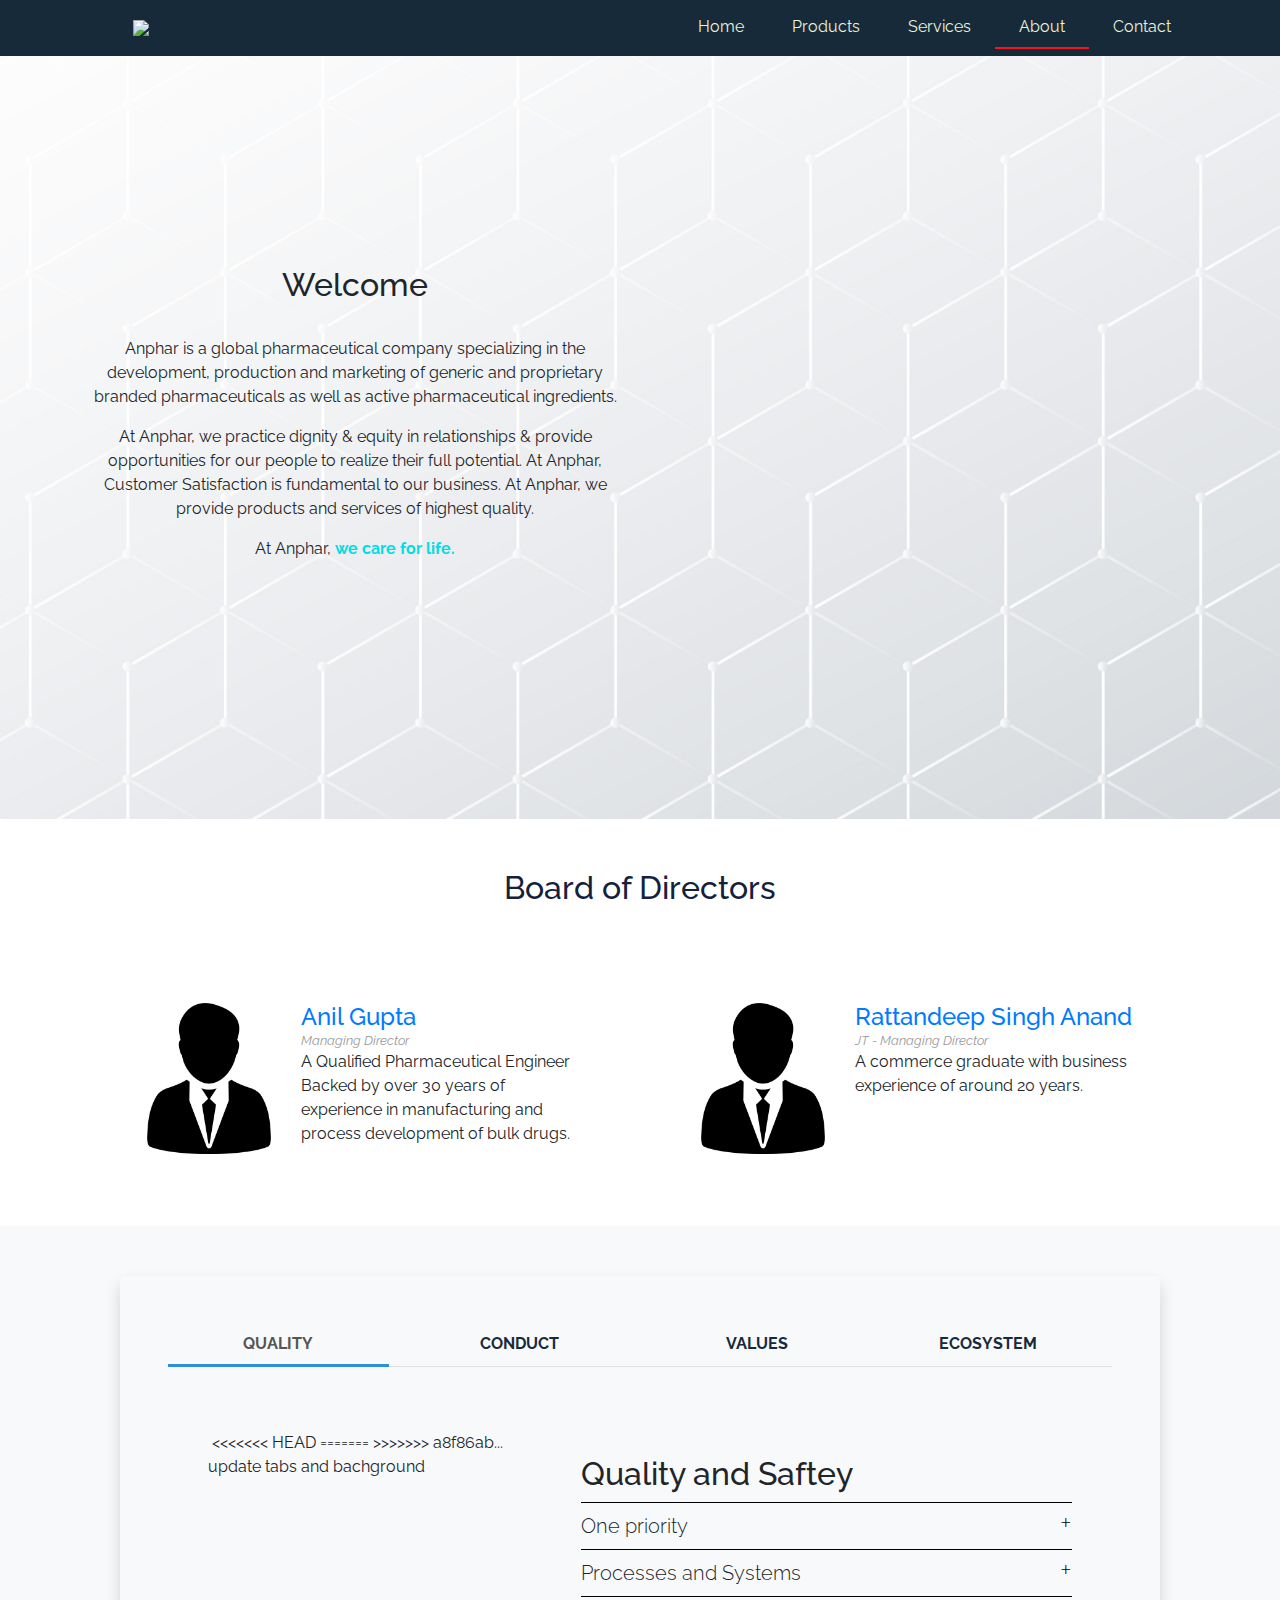
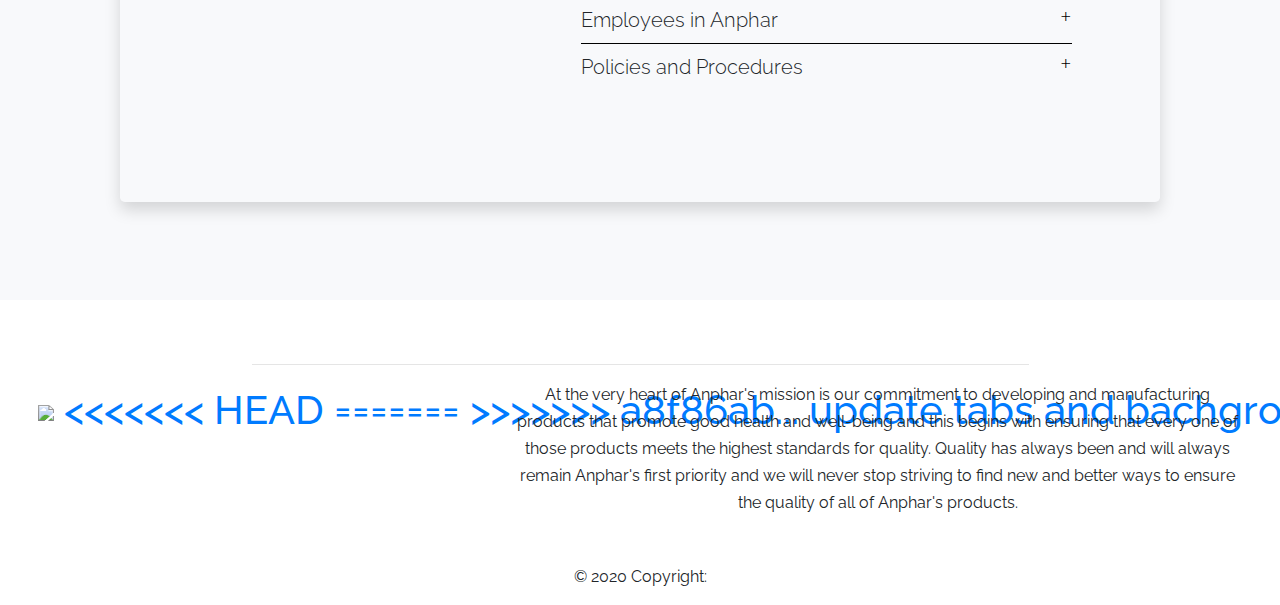
==== commit 7c9a9830: "update tabs and bachground" ====
--- a/about.html
+++ b/about.html
@@ -67,16 +67,21 @@
 
         <div class="container about align-self-center">
 
+   
+
             <div class="row d-flex justify-content-lg-start justify-content-center align-self-center">
 
                 <div class="col-6">
                     <br>
+
                     <h2 class="text-center "> Welcome</h2>
                     <br>
                     <p class="text-center">Anphar is a global pharmaceutical company specializing in the development,
                         production and marketing of generic and proprietary branded pharmaceuticals as well as active
                         pharmaceutical ingredients.
+
                         <p class=".d-none .d-lg-block  text-center">
+
 
                             At Anphar, we practice dignity & equity in relationships &
                             provide opportunities for our people to realize their full potential. At Anphar, Customer
@@ -105,7 +110,7 @@
         <br><br><br>
         <div class="container">
             <div class="row p-3 justify-content-around">
-                <div class="col-xs-12 col-sm-6 col-md-6 col-lg-5">
+                <div class="col-12 col-sm-6 col-md-6 col-lg-5">
                     <div class="well well-sm ">
                         <div class="row ">
                             <div class="col-4 text-center">
@@ -172,7 +177,7 @@
 
     <!-- Tabs -->
 <section class="tabs">
-    <div class="p-5 bg-white bg-transparent rounded shadow mb-5">
+    <div class="p-5 bg-white bg-transparent rounded-lg shadow mb-5">
 
         <ul id="myTab2" role="tablist"
             class="nav nav-tabs nav-pills with-arrow lined flex-column flex-sm-row text-center">
@@ -199,6 +204,10 @@
                 <div class="row info-row p-3">
                     <div class="info-img col-12 col-lg-5">
                         <img class="img-fluid" src="images/Quality.png" alt="">
+<<<<<<< HEAD
+
+=======
+>>>>>>> a8f86ab... update tabs and bachground
                     </div>
                     <div class="info-text col-12 col-lg-7">
                         <div class="summary">
@@ -454,7 +463,10 @@
                         <h1 class=" text-center logo-text ">
                             <span id="">
                                 <img src="images/ANPHAR-Whole.png" class="log-img w-50 mt-auto mb-auto" />
-
+<<<<<<< HEAD
+=======
+
+>>>>>>> a8f86ab... update tabs and bachground
                             </span>
                         </h1>
                     </a>
--- a/css/style.css
+++ b/css/style.css
@@ -92,14 +92,14 @@
 
 }
 
-#about{
-  /* background: url('../Images/bg-cap.jpg'),url('../Images/bgp.jpg');
+/* #about{
+  background: url('../Images/bg-cap.jpg'),url('../Images/bgp.jpg');
   background-attachment: scroll, fixed;
   background-position: center, center;
   background-repeat: no-repeat, no-repeat;
-  background-size: cover, cover; */
+  background-size: cover, cover;
  
-}
+} */
 
 .abs-abt{
   position: absolute;
@@ -270,7 +270,6 @@
   border: none;
   border-bottom: 3px solid transparent;
 }
-
 .lined .nav-link.active {
   background: none;
   color: #555;
@@ -364,7 +363,6 @@
     padding: 0;
     margin: 0 ;
   }
-1
 
   .card{
     width: 100%;
@@ -390,7 +388,7 @@
 
 
 }
-
+/* 
 @media all and (max-width: 575px)  {
 
   .card-img{
@@ -401,7 +399,7 @@
 }
 
 
-
+ */
 
 .glyphicon {  margin-bottom: 10px;margin-right: 10px;}
 
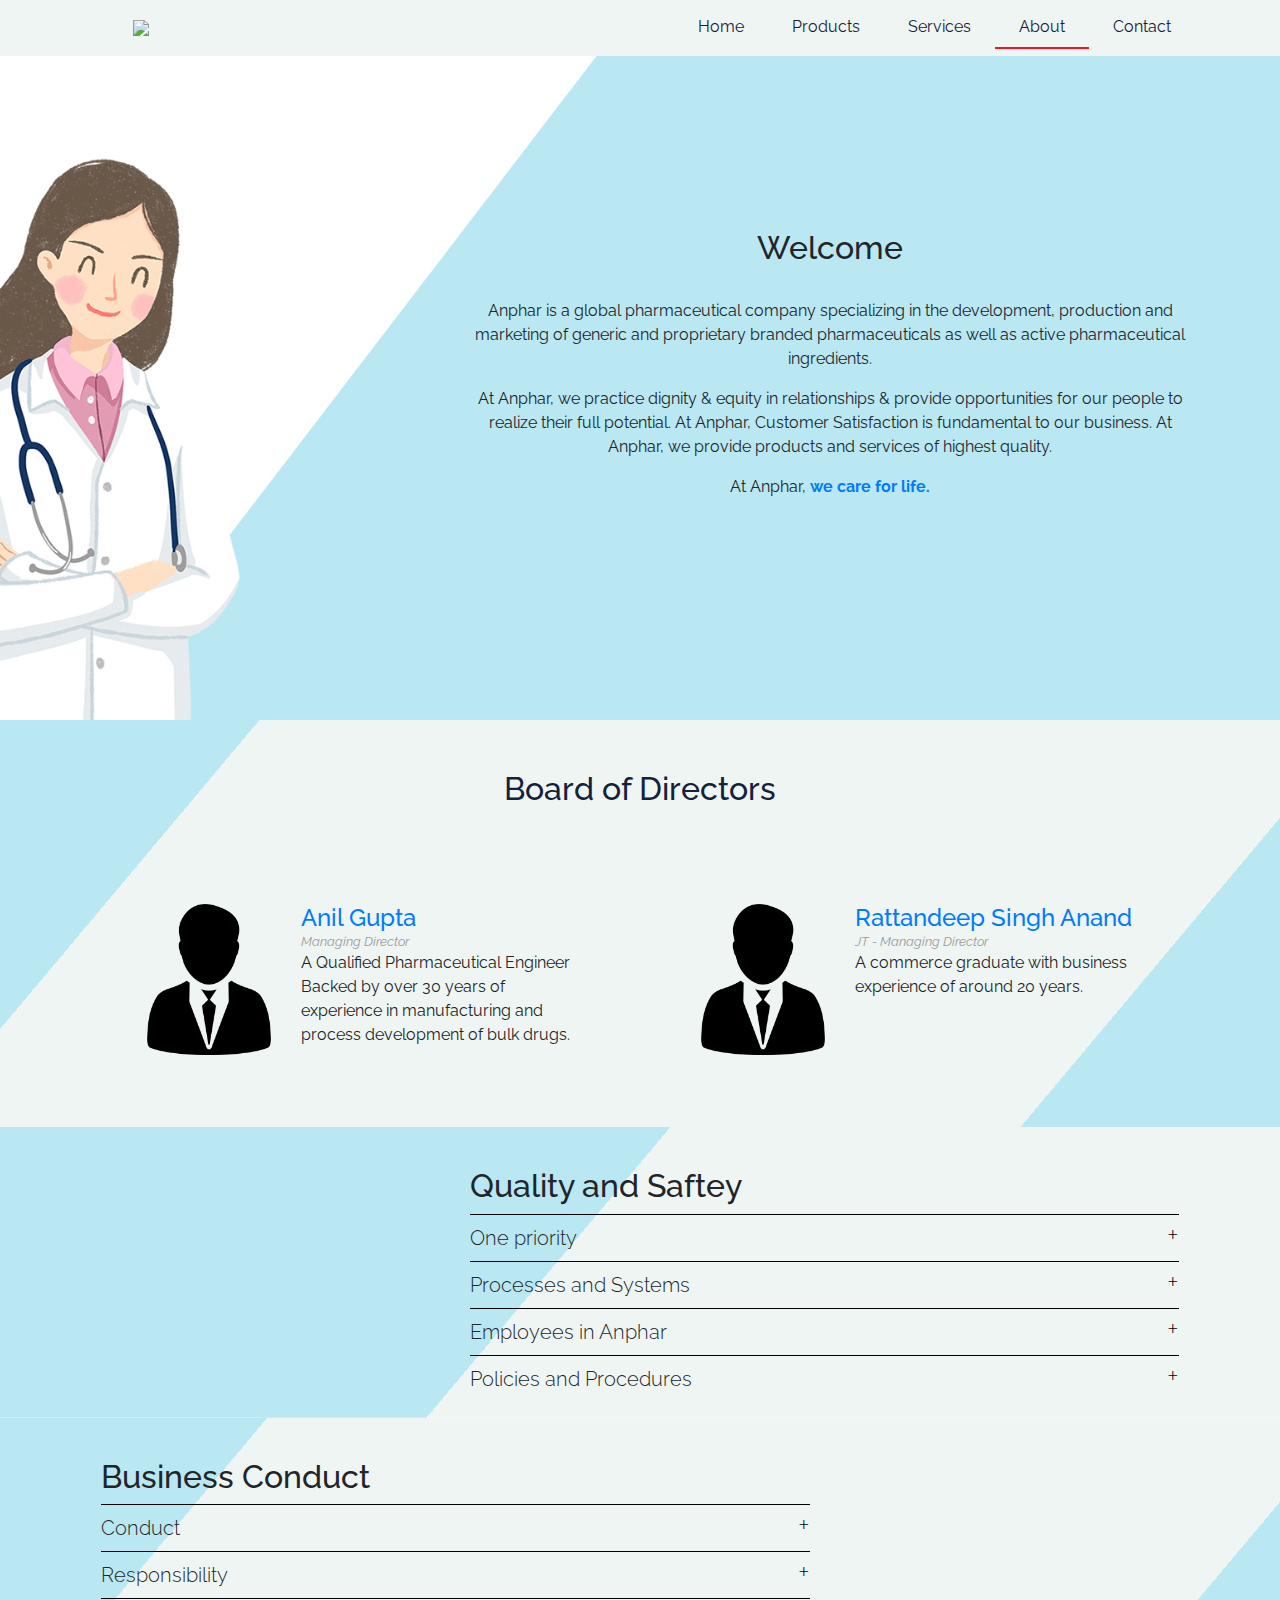
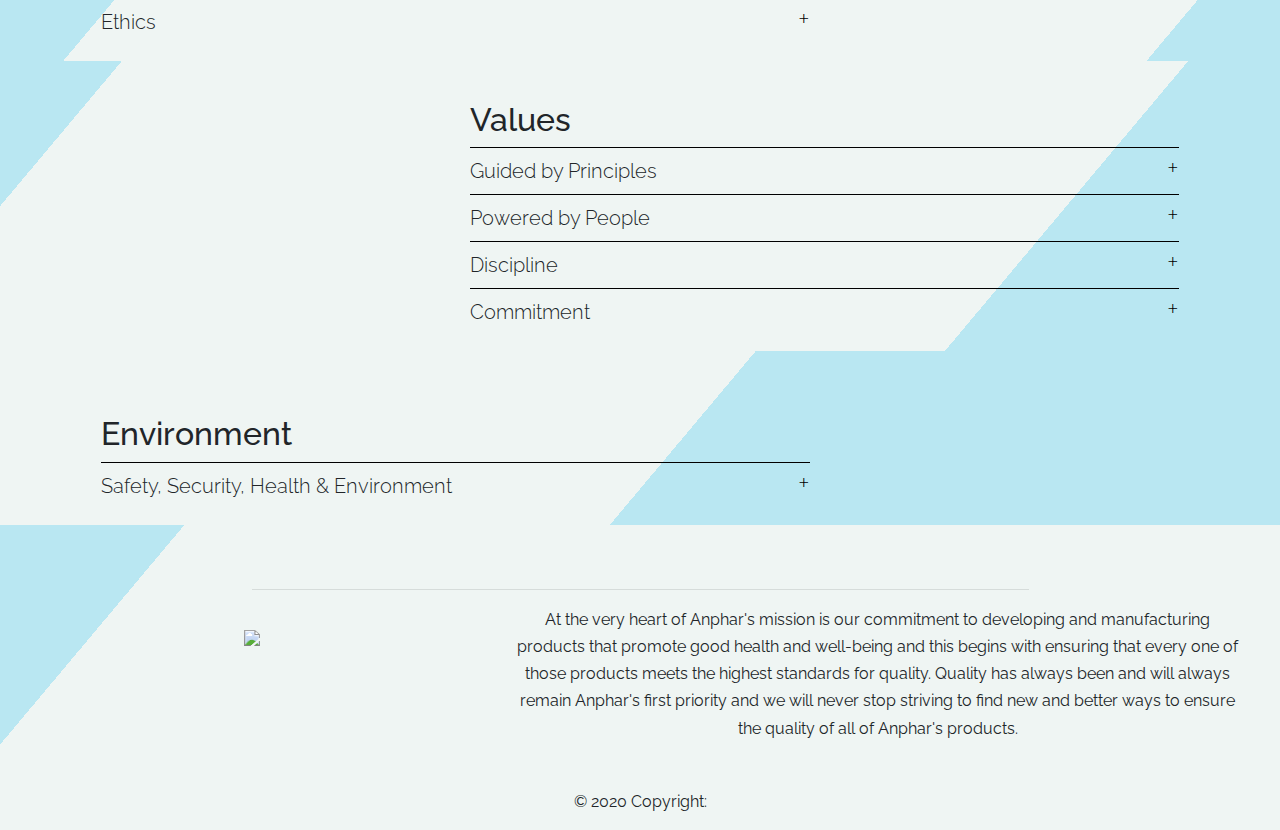
==== commit a40c0383: "sds" ====
--- a/about.html
+++ b/about.html
@@ -21,82 +21,76 @@
 
 </head>
 
-<body id="about">
+<body id="home">
 
     <nav class="navbar navbar-expand-lg navbarNav fixed-top m-0 p-0">
         <div class="container">
-            <a class="navbar-brand navLogo p-0 m-0" href="index.html">
-                <h1 class=" text-center logo-text ">
-
-                    <img src="images/Anphar-vlogo.png" class="img-fluid " />
-
-                </h1>
-            </a>
-            <button class="navbar-toggler navbar-light" type="button" data-toggle="collapse"
-                data-target="#navbarResponsive" aria-controls="navbarResponsive" aria-expanded="false"
-                aria-label="Toggle navigation">
-                <span class="navbar-toggler-icon"> </span>
-            </button>
-            <div class="collapse navbar-collapse" id="navbarResponsive">
-                <ul class="navbar-nav ml-auto">
-                    <li class="nav-item ">
-                        <a class="nav-link px-4" href="index.html">Home
-
-                        </a>
-                    </li>
-                    <li class="nav-item">
-                        <a class="nav-link px-4" href="product.html">Products</a>
-                    </li>
-                    <li class="nav-item">
-                        <a class="nav-link px-4" href="services.html">Services</a>
-                    </li>
-                    <li class="nav-item current">
-                        <a class="nav-link px-4" href="about.html">
-                            About
-                        </a>
-                    </li>
-                    <li class="nav-item">
-                        <a class="nav-link px-4" href="contact.html">Contact</a>
-                    </li>
-                </ul>
-            </div>
-        </div>
-    </nav>
-
+          <a class="navbar-brand navLogo p-0 m-0" href="index.html">
+            <h1 class=" text-center logo-text ">
+    
+              <img src="images/Anphar-vlogo.png" class="img-fluid " />
+    
+            </h1>
+          </a>
+          <button class="navbar-toggler navbar-light" type="button" data-toggle="collapse" data-target="#navbarResponsive"
+          aria-controls="navbarResponsive" aria-expanded="false" aria-label="Toggle navigation">
+          <span class="navbar-toggler-icon"> </span>
+      </button>
+          <div class="collapse navbar-collapse" id="navbarResponsive">
+            <ul class="navbar-nav ml-auto">
+              <li class="nav-item ">
+                <a class="nav-link px-4" href="#home">Home
+                
+                </a>
+              </li>
+              <li class="nav-item">
+                <a class="nav-link px-4" href="product.html">Products</a>
+              </li>
+              <li class="nav-item">
+                <a class="nav-link px-4" href="services.html">Services</a>
+              </li>
+              <li class="nav-item active">
+                <a class="nav-link px-4" href="about.html">
+                  About
+                </a>
+              </li>
+              <li class="nav-item">
+                <a class="nav-link px-4" href="contact.html">Contact</a>
+              </li>
+            </ul>
+          </div>
+        </div>
+      </nav>
+    
     <div id="about" class="bg-doc d-flex">
 
         <div class="container about align-self-center">
 
-   
-
-            <div class="row d-flex justify-content-lg-start justify-content-center align-self-center">
-
-                <div class="col-6">
-                    <br>
-
+            <div class="row d-flex justify-content-lg-end justify-content-center align-self-center">
+
+                <div class="col-8">
+<br>    
                     <h2 class="text-center "> Welcome</h2>
                     <br>
                     <p class="text-center">Anphar is a global pharmaceutical company specializing in the development,
                         production and marketing of generic and proprietary branded pharmaceuticals as well as active
                         pharmaceutical ingredients.
-
-                        <p class=".d-none .d-lg-block  text-center">
-
+                    <p class=".d-none .d-lg-block  text-center">
 
                             At Anphar, we practice dignity & equity in relationships &
                             provide opportunities for our people to realize their full potential. At Anphar, Customer
                             Satisfaction is fundamental to our business. At Anphar, we provide products and services of
                             highest quality.
-
-                        </p>
+                            
+                        </p> 
                         <p class="text-center">
-
+                            
                             At Anphar,
-                            <span class="life font-weight-bold"> we care
+                             <span class="life text-primary font-weight-bold"> we care
                                 for life. </span>
-                        </p>
-                </div>
-                
+                         </p>
+                </div>
+
             </div>
         </div>
 
@@ -110,10 +104,10 @@
         <br><br><br>
         <div class="container">
             <div class="row p-3 justify-content-around">
-                <div class="col-12 col-sm-6 col-md-6 col-lg-5">
+                <div class="col-xs-12 col-sm-6 col-md-6 col-lg-5">
                     <div class="well well-sm ">
                         <div class="row ">
-                            <div class="col-4 text-center">
+                            <div class="col-sm-6 col-md-4 text-center">
 
 
                                 <img src="Images/card-img.png" alt="" class="img-rounded img-fluid" />
@@ -124,10 +118,10 @@
                                     <button class="btn"><i class="fa fa-facebook  "></i></button>
                                 </div>
                             </div>
-                            <div class="col-8 ">
+                            <div class="col-sm-6 col-md-8 ">
                                 <h4 class="m-0 text-primary">
                                     Anil Gupta</h4>
-                                <small><cite title="Managing Director">Managing Director <i
+                                <small><cite title="San Francisco, USA">Managing Director <i
                                             class="glyphicon glyphicon-map-marker">
                                         </i></cite></small>
                                 <p class="d-sm-none d-md-block">A Qualified Pharmaceutical Engineer Backed by over 30
@@ -142,7 +136,7 @@
                 <div class="col-xs-12 col-sm-6 col-md-6 col-lg-5">
                     <div class="well well-sm ">
                         <div class="row ">
-                            <div class="col-4 text-center">
+                            <div class="col-sm-6 col-md-4 text-center">
 
                                 <img src="Images/card-img.png" alt="" class="img-rounded img-fluid" />
 
@@ -154,7 +148,7 @@
                                 </div>
 
                             </div>
-                            <div class="col-8 ">
+                            <div class="col-sm-6 col-md-8 ">
                                 <h4 class=" m-0 text-primary ">
                                     Rattandeep Singh Anand</h4>
                                 <small><cite title="San Francisco, USA">JT - Managing Director <i
@@ -175,265 +169,225 @@
 
     </div>
 
-    <!-- Tabs -->
-<section class="tabs">
-    <div class="p-5 bg-white bg-transparent rounded-lg shadow mb-5">
-
-        <ul id="myTab2" role="tablist"
-            class="nav nav-tabs nav-pills with-arrow lined flex-column flex-sm-row text-center">
-            <li class="nav-item flex-sm-fill">
-                <a id="quality-tab" data-toggle="tab" href="#quality" role="tab" aria-controls="quality"
-                    aria-selected="true"
-                    class="nav-link text-uppercase font-weight-bold mr-sm-3 rounded-0 active">Quality</a>
-            </li>
-            <li class="nav-item flex-sm-fill">
-                <a id="conduct-tab" data-toggle="tab" href="#conduct" role="tab" aria-controls="conduct"
-                    aria-selected="false" class="nav-link text-uppercase font-weight-bold mr-sm-3 rounded-0">Conduct</a>
-            </li>
-            <li class="nav-item flex-sm-fill">
-                <a id="value-tab" data-toggle="tab" href="#value" role="tab" aria-controls="value" aria-selected="false"
-                    class="nav-link text-uppercase font-weight-bold rounded-0">VAlues</a>
-            </li>
-            <li class="nav-item flex-sm-fill">
-                <a id="ecosystem-tab" data-toggle="tab" href="#ecosystem" role="tab" aria-controls="ecosystem"
-                    aria-selected="false" class="nav-link text-uppercase font-weight-bold rounded-0">Ecosystem</a>
-            </li>
-        </ul>
-        <div id="myTab2Content" class="tab-content">
-            <div id="quality" role="tabpanel" aria-labelledby="home-tab" class="tab-pane fade px-4 py-5 show active">
-                <div class="row info-row p-3">
-                    <div class="info-img col-12 col-lg-5">
-                        <img class="img-fluid" src="images/Quality.png" alt="">
-<<<<<<< HEAD
-
-=======
->>>>>>> a8f86ab... update tabs and bachground
-                    </div>
-                    <div class="info-text col-12 col-lg-7">
-                        <div class="summary">
-                            <br>
-                            <h2>
-                                Quality and Saftey
-                            </h2>
-                            <details>
-                                <summary> One priority</summary>
-                                <p>
-                                    Quality and safety are our number one priority, and we at Anphar will not accept
-                                    anything less than the highest
-                                    standards where patient or employee safety is concerned. Anphar's global quality
-                                    infrastructure is enforced through a strong and effective foundation of policies and
-                                    procedures in all our activities worldwide.
-                                </p>
-                            </details>
-                            <details>
-                                <summary>Processes and Systems</summary>
-                                <p>
-                                    Our processes and systems are continuously evaluated to ensure consistently high
-                                    product
-                                    quality and compliance
-                                    with current Good Manufacturing Practice (cGMP). Similarly,
-                                    we demand the same high quality standards from our suppliers and distributors
-                                    worldwide.
-                                </p>
-                            </details>
-                            <details>
-                                <summary>Employees in Anphar
-                                </summary>
-                                <p>Employees in Anphar work according to a comprehensive set of policies and procedures,
-                                    participating in ongoing quality and safety certification and training programs as
-                                    well
-                                    as cGMP and Good Clinical
-                                    Practice (GCP) training and certification.</p>
-                            </details>
-                            <details>
-                                <summary>Policies and Procedures
-                                </summary>
-                                <p>We strive to continuously improve our policies and procedures in order to assure we
-                                    have
-                                    best-in-class programs. As we constantly re-examine and improve our practices, we
-                                    are
-                                    determined to provide unsurpassed standards of
-                                    quality and service for patients, customers and colleagues,
-                                    as a trustworthy partner for quality medicine. Our focus is on what's most
-                                    important.
-                                    The quality of our products
-                                    and the safety of our employees.</p>
-                            </details>
-                        </div>
-
-
-                    </div>
-                </div>
-            </div>
-
-            <div id="conduct" role="tabpanel" aria-labelledby="profile-tab" class="tab-pane fade px-4 py-5">
-                <div class="row info-row p-3">
-                    <div class="info-text col-12 col-lg-7">
-                        <div class="summary">
-                            <br>
-                            <h2>
-                                Business Conduct
-                            </h2>
-                            <details>
-                                <summary> Conduct</summary>
-                                <p>
-                                    Since Anphar’s inception, employees have worked together to contribute to our
-                                    mission of
-                                    advancing patient care
-                                    by developing therapeutics to treat diseases. Fundamental to this mission is
-                                    Anphar’s
-                                    adherence to the highest legal and ethical standards of business conduct. As a
-                                    company
-                                    driven by science and
-                                    dedicated to improving patient care and quality of life, Anphar is committed to such
-                                    standards,
-                                    as adherence to these protects patient safety, the company, its employees and
-                                    business
-                                    customers.
-                                </p>
-                            </details>
-                            <details>
-                                <summary>Responsibility</summary>
-                                <p>
-                                    It is the responsibility of every Anphar employee to be knowledgeable about, and
-                                    comply
-                                    with, Anphar’s
-                                    business conduct policies.
-                                    The company believes working together to move its business forward in the spirit of
-                                    these policies will continue
-                                    to enhance the reputation of Anphar.
-                                </p>
-                            </details>
-                            <details>
-                                <summary>Ethics
-                                </summary>
-                                <p>At Anphar we are committed to meeting high ethical standards and complying with all
-                                    applicable local,
-                                    national and international laws wherever we do business. Our ethical standards are
-                                    embodied in our Corporate
-                                    Principles.</p>
-                            </details>
-
-                        </div>
-                    </div>
-                    <div class="info-img col-12 col-lg-5"> <img class="img-fluid" src="images/conduct.png" alt=""></div>
-                </div>
-            </div>
-
-            <div id="value" role="tabpanel" aria-labelledby="contact-tab" class="tab-pane fade px-4 py-5">
-                <div class="row info-row p-3">
-                    <div class="info-img col-12 col-lg-5">
-                        <img class="img-fluid" src="images/values.png" alt="">
-                    </div>
-                    <div class="info-text col-12 col-lg-7">
-                        <div class="summary">
-                            <br>
-                            <h2>
-                                Values
-                            </h2>
-                            <details>
-                                <summary> Guided by Principles</summary>
-                                <p>
-                                    As a pharmaceutical company in a regulated industry, Anphar is dedicated to adhering
-                                    to
-                                    the laws and regulations
-                                    applicable to our industry and business world as a whole.
-                                    However, we are not satisfied with merely acting within the realm of acceptability.
-                                    Anphar proudly and actively
-                                    promotes professional behavior that aligns with the spirit as well as the letter of
-                                    the
-                                    law.
-                                </p>
-                            </details>
-                            <details>
-                                <summary>Powered by People</summary>
-                                <p>
-                                    Our processes and systems are continuously evaluated to ensure consistently high
-                                    product
-                                    quality and compliance
-                                    with current Good Manufacturing Practice (cGMP). Similarly,
-                                    we demand the same high quality standards from our suppliers and distributors
-                                    worldwide.
-                                </p>
-                            </details>
-                            <details>
-                                <summary>Discipline
-                                </summary>
-                                <p> We follow the regulations governing testing, approval, manufacture, and distribution
-                                    of
-                                    our products because we are
-                                    both morally and legally obligated to do this—
-                                    the people who rely on our products deserve nothing less.</p>
-                            </details>
-                            <details>
-                                <summary>Commitment
-                                </summary>
-                                <p>Anphar is deeply committed to its employees. Our goal is to enable everyone to feel
-                                    supported,
-                                    treated with respect, and deserving of the same treatment from co-workers that we
-                                    extend
-                                    to our customers and
-                                    business partners. <br> We support the community of our employees—where we live and
-                                    work.</p>
-                            </details>
-                        </div>
-                    </div>
-                </div>
-            </div>
-
-
-            <div id="ecosystem" role="tabpanel" aria-labelledby="contact-tab" class="tab-pane fade px-4 py-5">
-                <div class="row info-row p-3">
-                    <div class="info-text col-12 col-lg-7">
-                        <div class="summary">
-                            <br>
-                            <br>
-                            <h2>
-                                Environment
-                            </h2>
-
-                            <details>
-                                <summary>Safety, Security, Health & Environment</summary>
-                                <p>
-
-                                    Safety, Security, Health & Environment (SHE) - an integral part of all our
-                                    activities
-                                    <br>
-                                    Only financially successful companies can be active in addressing environmental and
-                                    social concerns. And at Anphar
-                                    we have also realized for a long time that only environmentally and socially
-                                    responsible
-                                    companies can achieve
-                                    sustainable financial success.
-                                    For us, sustainable development represents a long-term commitment to the needs of
-                                    current and future generations.
-                                    <br>
-                                    Safety, security, health and environmental protection are important and enduring
-                                    issues
-                                    in a changing world.
-                                    <br>
-                                    At Anphar, protecting people and the environment isn’t just a legal or social
-                                    obligation
-                                    - it’s a key concern in
-                                    everything we do.
-                                </p>
-
-                            </details>
-
-                        </div>
-                    </div>
-                    <div class="info-img col-12 col-lg-5 justify-content-end">
-                        <img src="images/ecology.png" alt="" class="img-fluid">
-                    </div>
-                </div>
-            </div>
-        </div>
-   
-    </div>
-
-</section>
-
-
+    <section id="quality">
+        <div class="container">
+            <div class="row info-row p-3">
+                <div class="info-img col-4 ">
+                    <img class="img-fluid" src="images/Quality.png" alt="">
+                </div>
+                <div class="info-text col-8">
+                    <div class="summary">
+                        <br>
+                        <h2>
+                            Quality and Saftey
+                        </h2>
+                        <details>
+                            <summary> One priority</summary>
+                            <p>
+                                Quality and safety are our number one priority, and we at Anphar will not accept
+                                anything less than the highest
+                                standards where patient or employee safety is concerned. Anphar's global quality
+                                infrastructure is enforced through a strong and effective foundation of policies and
+                                procedures in all our activities worldwide.
+                            </p>
+                        </details>
+                        <details>
+                            <summary>Processes and Systems</summary>
+                            <p>
+                                Our processes and systems are continuously evaluated to ensure consistently high product
+                                quality and compliance
+                                with current Good Manufacturing Practice (cGMP). Similarly,
+                                we demand the same high quality standards from our suppliers and distributors worldwide.
+                            </p>
+                        </details>
+                        <details>
+                            <summary>Employees in Anphar
+                            </summary>
+                            <p>Employees in Anphar work according to a comprehensive set of policies and procedures,
+                                participating in ongoing quality and safety certification and training programs as well
+                                as cGMP and Good Clinical
+                                Practice (GCP) training and certification.</p>
+                        </details>
+                        <details>
+                            <summary>Policies and Procedures
+                            </summary>
+                            <p>We strive to continuously improve our policies and procedures in order to assure we have
+                                best-in-class programs. As we constantly re-examine and improve our practices, we are
+                                determined to provide unsurpassed standards of
+                                quality and service for patients, customers and colleagues,
+                                as a trustworthy partner for quality medicine. Our focus is on what's most important.
+                                The quality of our products
+                                and the safety of our employees.</p>
+                        </details>
+                    </div>
+
+
+                </div>
+            </div>
+        </div>
+    </section>
+
+
+
+    <section id="conduct">
+        <div class="container">
+            <div class="row info-row p-3">
+                <div class="info-text col-8">
+                    <div class="summary">
+                        <br>
+                        <h2>
+                            Business Conduct
+                        </h2>
+                        <details>
+                            <summary> Conduct</summary>
+                            <p>
+                                Since Anphar’s inception, employees have worked together to contribute to our mission of
+                                advancing patient care
+                                by developing therapeutics to treat diseases. Fundamental to this mission is Anphar’s
+                                adherence to the highest legal and ethical standards of business conduct. As a company
+                                driven by science and
+                                dedicated to improving patient care and quality of life, Anphar is committed to such
+                                standards,
+                                as adherence to these protects patient safety, the company, its employees and business
+                                customers.
+                            </p>
+                        </details>
+                        <details>
+                            <summary>Responsibility</summary>
+                            <p>
+                                It is the responsibility of every Anphar employee to be knowledgeable about, and comply
+                                with, Anphar’s
+                                business conduct policies.
+                                The company believes working together to move its business forward in the spirit of
+                                these policies will continue
+                                to enhance the reputation of Anphar.
+                            </p>
+                        </details>
+                        <details>
+                            <summary>Ethics
+                            </summary>
+                            <p>At Anphar we are committed to meeting high ethical standards and complying with all
+                                applicable local,
+                                national and international laws wherever we do business. Our ethical standards are
+                                embodied in our Corporate
+                                Principles.</p>
+                        </details>
+
+                    </div>
+                </div>
+                <div class="info-img col-4"> <img class="img-fluid" src="images/conduct.png" alt=""></div>
+            </div>
+
+        </div>
+    </section>
+
+    <section id="value">
+        <div class="container">
+            <div class="row info-row p-3">
+                <div class="info-img col-4">
+                    <img class="img-fluid" src="images/values.png" alt="">
+                </div>
+                <div class="info-text col-8">
+                    <div class="summary">
+                        <br>
+                        <h2>
+                            Values
+                        </h2>
+                        <details>
+                            <summary> Guided by Principles</summary>
+                            <p>
+                                As a pharmaceutical company in a regulated industry, Anphar is dedicated to adhering to
+                                the laws and regulations
+                                applicable to our industry and business world as a whole.
+                                However, we are not satisfied with merely acting within the realm of acceptability.
+                                Anphar proudly and actively
+                                promotes professional behavior that aligns with the spirit as well as the letter of the
+                                law.
+                            </p>
+                        </details>
+                        <details>
+                            <summary>Powered by People</summary>
+                            <p>
+                                Our processes and systems are continuously evaluated to ensure consistently high product
+                                quality and compliance
+                                with current Good Manufacturing Practice (cGMP). Similarly,
+                                we demand the same high quality standards from our suppliers and distributors worldwide.
+                            </p>
+                        </details>
+                        <details>
+                            <summary>Discipline
+                            </summary>
+                            <p> We follow the regulations governing testing, approval, manufacture, and distribution of
+                                our products because we are
+                                both morally and legally obligated to do this—
+                                the people who rely on our products deserve nothing less.</p>
+                        </details>
+                        <details>
+                            <summary>Commitment
+                            </summary>
+                            <p>Anphar is deeply committed to its employees. Our goal is to enable everyone to feel
+                                supported,
+                                treated with respect, and deserving of the same treatment from co-workers that we extend
+                                to our customers and
+                                business partners. <br> We support the community of our employees—where we live and
+                                work.</p>
+                        </details>
+                    </div>
+                </div>
+            </div>
+
+        </div>
+        </div>
+    </section>
+
+
+
+    <section id="env">
+        <div class="container">
+
+
+
+            <div class="row info-row p-3">
+                <div class="info-text col-8">
+                    <div class="summary">
+                        <br>
+                        <br>
+                        <h2>
+                            Environment
+                        </h2>
+
+                        <details>
+                            <summary>Safety, Security, Health & Environment</summary>
+                            <p>
+
+                                Safety, Security, Health & Environment (SHE) - an integral part of all our activities
+                                <br>
+                                Only financially successful companies can be active in addressing environmental and
+                                social concerns. And at Anphar
+                                we have also realized for a long time that only environmentally and socially responsible
+                                companies can achieve
+                                sustainable financial success.
+                                For us, sustainable development represents a long-term commitment to the needs of
+                                current and future generations.
+                                <br>
+                                Safety, security, health and environmental protection are important and enduring issues
+                                in a changing world.
+                                <br>
+                                At Anphar, protecting people and the environment isn’t just a legal or social obligation
+                                - it’s a key concern in
+                                everything we do.
+                            </p>
+
+                        </details>
+
+                    </div>
+                </div>
+                <div class="info-img col-4">
+                    <img src="images/ecology.png" alt="" class="img-fluid">
+                </div>
+            </div>
+        </div>
+    </section>
 
 
 
@@ -463,10 +417,7 @@
                         <h1 class=" text-center logo-text ">
                             <span id="">
                                 <img src="images/ANPHAR-Whole.png" class="log-img w-50 mt-auto mb-auto" />
-<<<<<<< HEAD
-=======
-
->>>>>>> a8f86ab... update tabs and bachground
+                                
                             </span>
                         </h1>
                     </a>
@@ -539,7 +490,7 @@
 
     <script src="vendor/jquery/jquery.min.js"></script>
     <script src="vendor/bootstrap/js/bootstrap.bundle.min.js"></script>
-    <script src="index.js"></script>
+
 
 </body>
 
--- a/css/style.css
+++ b/css/style.css
@@ -17,20 +17,12 @@
   padding-left: 1em;
 }
 
-#top-nav {
-  /* position: fixed; */
-  /* top: 0; */
-  /* width: 100%; */
-  /* display: block;1 */
-  transition: top 0.3s;
-}
-
 .navLogo {
   width: 10%;
 }
 
 .navbarNav{
-  background-color: #172A3A;
+  background-color: #eff5f3;
   
 }
 
@@ -39,7 +31,7 @@
 }
 
 .nav-link{
-color: #EAF2D7;
+color: #14213d;
 }
 .nav-link:hover{
   color: #FF101F;
@@ -49,7 +41,7 @@
   color: #F4F7F6;
   }
 
-  .current{
+  .active{
     border-bottom: 2px #FF101F solid;
   
   }
@@ -63,7 +55,6 @@
 
 .bg-img {
   background-image: url('../Images/bg-atom.png');
- 
   background-position: center;
   background-repeat: no-repeat;
   background-size: cover;
@@ -74,17 +65,12 @@
 
 
 .bg-doc{
-  height: 91vh;
-  background: url('../Images/bg-cap.jpg'), url('../Images/bgp.jpg');
-  background-attachment: scroll, fixed;
+  background: url('../Images/bgg-doc.jpg');
   background-position: center;
-  background-repeat:  no-repeat;
-  background-size:  cover;
-  
-}
-
-.life{
-  color: #04dbe3;
+  background-repeat: no-repeat;
+  background-size: cover;
+  height: 80vh;
+  
 }
 
 .bod{
@@ -92,28 +78,14 @@
 
 }
 
-/* #about{
-  background: url('../Images/bg-cap.jpg'),url('../Images/bgp.jpg');
-  background-attachment: scroll, fixed;
-  background-position: center, center;
-  background-repeat: no-repeat, no-repeat;
-  background-size: cover, cover;
- 
-} */
-
-.abs-abt{
-  position: absolute;
-  right: 20px;
-}
-
 button{
   align-self: center;
 }
 
 
 .board{
-  /* background: rgb(185,231,242);
-background: linear-gradient(-50deg, rgba(185,231,242,1) 16%, rgba(239,245,243,1) 16%, rgba(239,245,243,1) 84%, rgba(185,231,242,1) 84%); */
+  background: rgb(185,231,242);
+background: linear-gradient(-50deg, rgba(185,231,242,1) 16%, rgba(239,245,243,1) 16%, rgba(239,245,243,1) 84%, rgba(185,231,242,1) 84%);
 
   /* height: 60vh; */
   height: auto;
@@ -132,8 +104,8 @@
 
 
 #contact{
-  /* background: rgb(239,245,243);
-  background: linear-gradient(-50deg, rgba(239,245,243,1) 63%, rgba(185,231,242,1) 63%);   */
+  background: rgb(239,245,243);
+  background: linear-gradient(-50deg, rgba(239,245,243,1) 63%, rgba(185,231,242,1) 63%);  
 }
 
 .btn-main{
@@ -142,53 +114,52 @@
 
 #products {
 
-  background: url('../Images/bgp.jpg');
-  background-attachment: fixed;
+
+ 
+
+  background: rgb(185,231,242);
+  background: linear-gradient(-50deg, rgba(185,231,242,1) 41%, rgba(239,245,243,1) 41%);
   background-position: center;
   background-repeat: no-repeat;
   background-size: cover;
- 
-
-  /* background: rgb(185,231,242);
-  background: linear-gradient(-50deg, rgba(185,231,242,1) 41%, rgba(239,245,243,1) 41%); */
-
   
 
 }
 
 #quality{
-  /* background: rgb(239,245,243);
-background: linear-gradient(-50deg, rgba(239,245,243,1) 32%, rgba(185,231,242,1) 56%);
- */
-
+  background: rgb(239,245,243);
+background: linear-gradient(-50deg, rgba(239,245,243,1) 56%, rgba(185,231,242,1) 56%);
+background-position: center;
+background-repeat: no-repeat;
+background-size: cover;
 
 }
 
 .head-top{
-  /* background: rgb(41,46,50);
-background: linear-gradient(-45deg, rgba(41,46,50,1) 85%, rgba(185,231,242,1) 85%); */
+  background: rgb(41,46,50);
+background: linear-gradient(-45deg, rgba(41,46,50,1) 85%, rgba(185,231,242,1) 85%);
 
 }
 
 
 #conduct{
-  /* background: rgb(185,231,242);
-background: linear-gradient(-50deg, rgba(185,231,242,1) 9%, rgba(239,245,243,1) 9%, rgba(239,245,243,1) 82%, rgba(185,231,242,1) 82%); */
+  background: rgb(185,231,242);
+background: linear-gradient(-50deg, rgba(185,231,242,1) 9%, rgba(239,245,243,1) 9%, rgba(239,245,243,1) 82%, rgba(185,231,242,1) 82%);
 }
 
 
 #value{
-  /* background: rgb(185,231,242);
-background: linear-gradient(-50deg, rgba(185,231,242,1) 22%, rgba(239,245,243,1) 22%, rgba(239,245,243,1) 92%, rgba(185,231,242,1) 92%); */
+  background: rgb(185,231,242);
+background: linear-gradient(-50deg, rgba(185,231,242,1) 22%, rgba(239,245,243,1) 22%, rgba(239,245,243,1) 92%, rgba(185,231,242,1) 92%);
 }
 #env{
-  /* background: rgb(185,231,242);
-background: linear-gradient(-50deg, rgba(185,231,242,1) 47%, rgba(239,245,243,1) 47%); */
+  background: rgb(185,231,242);
+background: linear-gradient(-50deg, rgba(185,231,242,1) 47%, rgba(239,245,243,1) 47%);
 }
 
 footer{
-  /* background: rgb(239,245,243);
-background: linear-gradient(-50deg, rgba(239,245,243,1) 88%, rgba(185,231,242,1) 88%); */
+  background: rgb(239,245,243);
+background: linear-gradient(-50deg, rgba(239,245,243,1) 88%, rgba(185,231,242,1) 88%);
 }
 
 details[open] summary ~ * {
@@ -244,37 +215,7 @@
 }
 
 
-/* Tabs*/
-section {
-    padding: 25px 5px;
-}
-
-
-.tabs{
-  background: #f8f9fb;
-  padding: 50px 120px;
-}
-
-
-
-.lined .nav-link {
-  border: none;
-  
-  color: #172A3A;
-  border-bottom: 3px solid transparent;
-}
-.lined .nav-link:hover{
-  color: #2b90d9;
-}
-.lined .nav-link:hover {
-  border: none;
-  border-bottom: 3px solid transparent;
-}
-.lined .nav-link.active {
-  background: none;
-  color: #555;
-  border-color: #2b90d9;
-}
+
 
 
 /* =========== contact form  ======================== */
@@ -284,11 +225,6 @@
 .contact-form .form-field {
   position: relative;
   margin: 32px 0;
-}
-
-.contact-form input , 
-.contact-form textarea{
-  background-color: transparent;
 }
 .contact-form .input-text {
   display: block;
@@ -359,19 +295,20 @@
     
   }
 
-  .about{
-    padding: 0;
+  /* .about{
+    padding: 5px;
     margin: 0 ;
-  }
+  } */
+
 
   .card{
     width: 100%;
   }
   .bg-doc {
-    /* background: rgb(185,231,242);
-    background: linear-gradient(-50deg, rgba(185,231,242,1) 47%, rgba(239,245,243,1) 47%); */
-  font-size: x-small;
-    
+    background: rgb(185,231,242);
+    background: linear-gradient(-50deg, rgba(185,231,242,1) 47%, rgba(239,245,243,1) 47%);
+    height: auto;
+    margin: auto;
     
   }
   .bg-img{
@@ -379,16 +316,9 @@
 
   }
 
-  
-.tabs{
-  
-  padding: 10px 10px;
-}
-
-
-
-}
-/* 
+
+}
+
 @media all and (max-width: 575px)  {
 
   .card-img{
@@ -399,7 +329,7 @@
 }
 
 
- */
+
 
 .glyphicon {  margin-bottom: 10px;margin-right: 10px;}
 
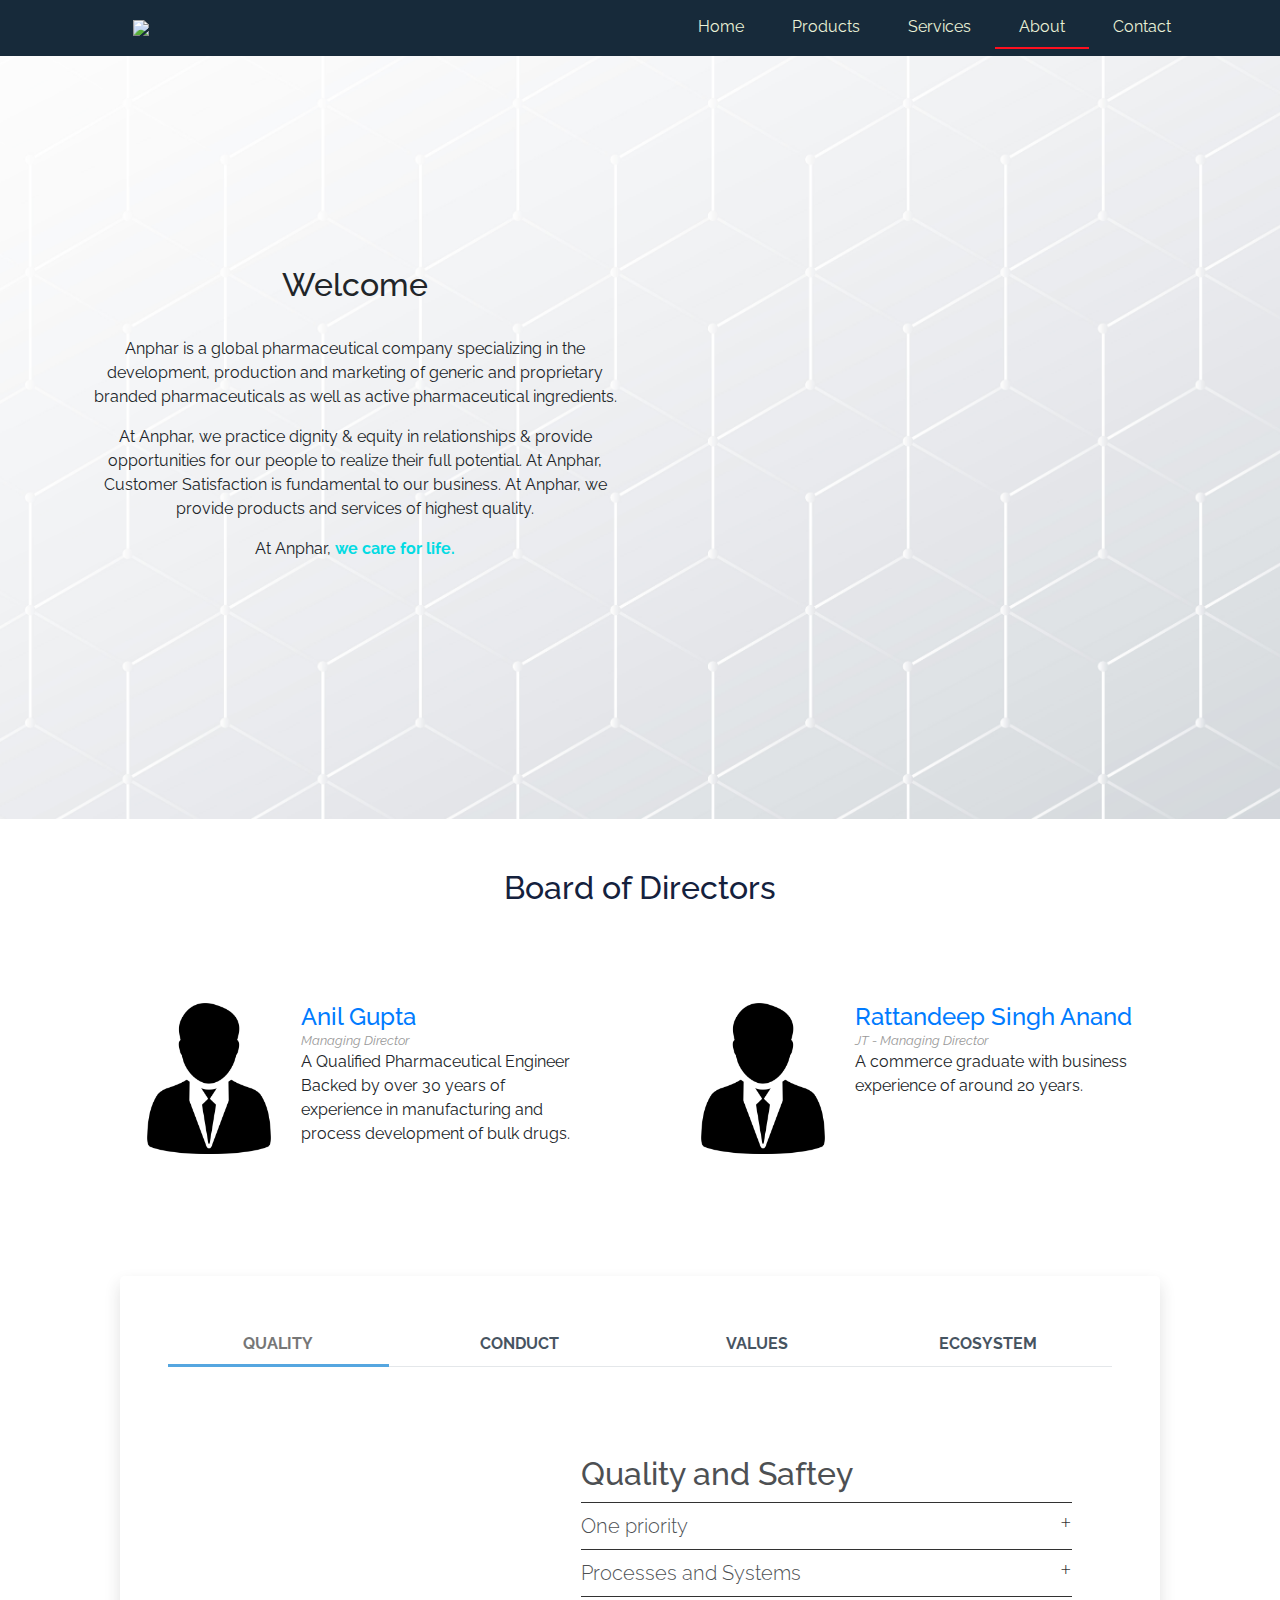
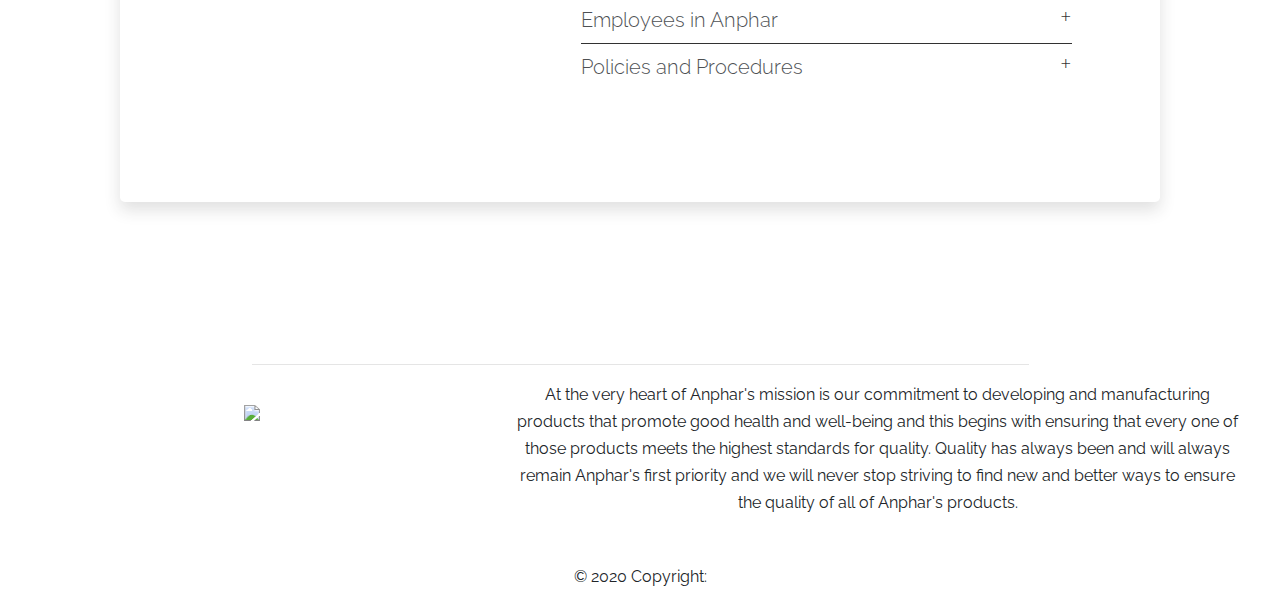
==== commit b7a659b1: "tab parallax" ====
--- a/about.html
+++ b/about.html
@@ -21,76 +21,82 @@
 
 </head>
 
-<body id="home">
+<body id="about">
 
     <nav class="navbar navbar-expand-lg navbarNav fixed-top m-0 p-0">
         <div class="container">
-          <a class="navbar-brand navLogo p-0 m-0" href="index.html">
-            <h1 class=" text-center logo-text ">
-    
-              <img src="images/Anphar-vlogo.png" class="img-fluid " />
-    
-            </h1>
-          </a>
-          <button class="navbar-toggler navbar-light" type="button" data-toggle="collapse" data-target="#navbarResponsive"
-          aria-controls="navbarResponsive" aria-expanded="false" aria-label="Toggle navigation">
-          <span class="navbar-toggler-icon"> </span>
-      </button>
-          <div class="collapse navbar-collapse" id="navbarResponsive">
-            <ul class="navbar-nav ml-auto">
-              <li class="nav-item ">
-                <a class="nav-link px-4" href="#home">Home
-                
-                </a>
-              </li>
-              <li class="nav-item">
-                <a class="nav-link px-4" href="product.html">Products</a>
-              </li>
-              <li class="nav-item">
-                <a class="nav-link px-4" href="services.html">Services</a>
-              </li>
-              <li class="nav-item active">
-                <a class="nav-link px-4" href="about.html">
-                  About
-                </a>
-              </li>
-              <li class="nav-item">
-                <a class="nav-link px-4" href="contact.html">Contact</a>
-              </li>
-            </ul>
-          </div>
+            <a class="navbar-brand navLogo p-0 m-0" href="index.html">
+                <h1 class=" text-center logo-text ">
+
+                    <img src="images/Anphar-vlogo.png" class="img-fluid " />
+
+                </h1>
+            </a>
+            <button class="navbar-toggler navbar-light" type="button" data-toggle="collapse"
+                data-target="#navbarResponsive" aria-controls="navbarResponsive" aria-expanded="false"
+                aria-label="Toggle navigation">
+                <span class="navbar-toggler-icon"> </span>
+            </button>
+            <div class="collapse navbar-collapse" id="navbarResponsive">
+                <ul class="navbar-nav ml-auto">
+                    <li class="nav-item ">
+                        <a class="nav-link px-4" href="index.html">Home
+
+                        </a>
+                    </li>
+                    <li class="nav-item">
+                        <a class="nav-link px-4" href="product.html">Products</a>
+                    </li>
+                    <li class="nav-item">
+                        <a class="nav-link px-4" href="services.html">Services</a>
+                    </li>
+                    <li class="nav-item current">
+                        <a class="nav-link px-4" href="about.html">
+                            About
+                        </a>
+                    </li>
+                    <li class="nav-item">
+                        <a class="nav-link px-4" href="contact.html">Contact</a>
+                    </li>
+                </ul>
+            </div>
         </div>
-      </nav>
-    
+    </nav>
+
     <div id="about" class="bg-doc d-flex">
 
         <div class="container about align-self-center">
 
-            <div class="row d-flex justify-content-lg-end justify-content-center align-self-center">
-
-                <div class="col-8">
-<br>    
+   
+
+            <div class="row d-flex justify-content-lg-start justify-content-center align-self-center">
+
+                <div class="col-6">
+                    <br>
+
                     <h2 class="text-center "> Welcome</h2>
                     <br>
                     <p class="text-center">Anphar is a global pharmaceutical company specializing in the development,
                         production and marketing of generic and proprietary branded pharmaceuticals as well as active
                         pharmaceutical ingredients.
-                    <p class=".d-none .d-lg-block  text-center">
+
+                        <p class=".d-none .d-lg-block  text-center">
+
 
                             At Anphar, we practice dignity & equity in relationships &
                             provide opportunities for our people to realize their full potential. At Anphar, Customer
                             Satisfaction is fundamental to our business. At Anphar, we provide products and services of
                             highest quality.
-                            
-                        </p> 
+
+                        </p>
                         <p class="text-center">
-                            
+
                             At Anphar,
-                             <span class="life text-primary font-weight-bold"> we care
+                            <span class="life font-weight-bold"> we care
                                 for life. </span>
-                         </p>
-                </div>
-
+                        </p>
+                </div>
+                
             </div>
         </div>
 
@@ -104,24 +110,24 @@
         <br><br><br>
         <div class="container">
             <div class="row p-3 justify-content-around">
-                <div class="col-xs-12 col-sm-6 col-md-6 col-lg-5">
+                <div class="col-12 col-sm-6 col-md-6 col-lg-5">
                     <div class="well well-sm ">
                         <div class="row ">
-                            <div class="col-sm-6 col-md-4 text-center">
+                            <div class="col-4 text-center">
 
 
                                 <img src="Images/card-img.png" alt="" class="img-rounded img-fluid" />
 
                                 <div class="links p-3 text-center ">
 
-                                    <button class="btn"><i class="fa fa-instagram "></i></button>
-                                    <button class="btn"><i class="fa fa-facebook  "></i></button>
+                                    <button class="btn"><i class="fa fa-linkedin "></i></button>
+                                    <button class="btn"><i class="fa fa-stack-overflow  "></i></button>
                                 </div>
                             </div>
-                            <div class="col-sm-6 col-md-8 ">
+                            <div class="col-8 ">
                                 <h4 class="m-0 text-primary">
                                     Anil Gupta</h4>
-                                <small><cite title="San Francisco, USA">Managing Director <i
+                                <small><cite title="Managing Director">Managing Director <i
                                             class="glyphicon glyphicon-map-marker">
                                         </i></cite></small>
                                 <p class="d-sm-none d-md-block">A Qualified Pharmaceutical Engineer Backed by over 30
@@ -136,19 +142,19 @@
                 <div class="col-xs-12 col-sm-6 col-md-6 col-lg-5">
                     <div class="well well-sm ">
                         <div class="row ">
-                            <div class="col-sm-6 col-md-4 text-center">
+                            <div class="col-4 text-center">
 
                                 <img src="Images/card-img.png" alt="" class="img-rounded img-fluid" />
 
 
                                 <div class="links p-3  text-center ">
 
-                                    <button class="btn"><i class="fa fa-instagram "></i></button>
-                                    <button class="btn"><i class="fa fa-facebook"></i></button>
+                                    <button class="btn"><i class="fa fa-linkedin "></i></button>
+                                    <button class="btn"><i class="fa fa-stack-overflow"></i></button>
                                 </div>
 
                             </div>
-                            <div class="col-sm-6 col-md-8 ">
+                            <div class="col-8 ">
                                 <h4 class=" m-0 text-primary ">
                                     Rattandeep Singh Anand</h4>
                                 <small><cite title="San Francisco, USA">JT - Managing Director <i
@@ -169,225 +175,261 @@
 
     </div>
 
-    <section id="quality">
-        <div class="container">
-            <div class="row info-row p-3">
-                <div class="info-img col-4 ">
-                    <img class="img-fluid" src="images/Quality.png" alt="">
-                </div>
-                <div class="info-text col-8">
-                    <div class="summary">
-                        <br>
-                        <h2>
-                            Quality and Saftey
-                        </h2>
-                        <details>
-                            <summary> One priority</summary>
-                            <p>
-                                Quality and safety are our number one priority, and we at Anphar will not accept
-                                anything less than the highest
-                                standards where patient or employee safety is concerned. Anphar's global quality
-                                infrastructure is enforced through a strong and effective foundation of policies and
-                                procedures in all our activities worldwide.
-                            </p>
-                        </details>
-                        <details>
-                            <summary>Processes and Systems</summary>
-                            <p>
-                                Our processes and systems are continuously evaluated to ensure consistently high product
-                                quality and compliance
-                                with current Good Manufacturing Practice (cGMP). Similarly,
-                                we demand the same high quality standards from our suppliers and distributors worldwide.
-                            </p>
-                        </details>
-                        <details>
-                            <summary>Employees in Anphar
-                            </summary>
-                            <p>Employees in Anphar work according to a comprehensive set of policies and procedures,
-                                participating in ongoing quality and safety certification and training programs as well
-                                as cGMP and Good Clinical
-                                Practice (GCP) training and certification.</p>
-                        </details>
-                        <details>
-                            <summary>Policies and Procedures
-                            </summary>
-                            <p>We strive to continuously improve our policies and procedures in order to assure we have
-                                best-in-class programs. As we constantly re-examine and improve our practices, we are
-                                determined to provide unsurpassed standards of
-                                quality and service for patients, customers and colleagues,
-                                as a trustworthy partner for quality medicine. Our focus is on what's most important.
-                                The quality of our products
-                                and the safety of our employees.</p>
-                        </details>
-                    </div>
-
-
+    <!-- Tabs -->
+<section class="tabs">
+    <div class="p-5 bg-white box-tab rounded-lg shadow mb-5">
+
+        <ul id="myTab2" role="tablist"
+            class="nav nav-tabs nav-pills with-arrow lined flex-column flex-sm-row text-center">
+            <li class="nav-item flex-sm-fill">
+                <a id="quality-tab" data-toggle="tab" href="#quality" role="tab" aria-controls="quality"
+                    aria-selected="true"
+                    class="nav-link text-uppercase font-weight-bold mr-sm-3 rounded-0 active">Quality</a>
+            </li>
+            <li class="nav-item flex-sm-fill">
+                <a id="conduct-tab" data-toggle="tab" href="#conduct" role="tab" aria-controls="conduct"
+                    aria-selected="false" class="nav-link text-uppercase font-weight-bold mr-sm-3 rounded-0">Conduct</a>
+            </li>
+            <li class="nav-item flex-sm-fill">
+                <a id="value-tab" data-toggle="tab" href="#value" role="tab" aria-controls="value" aria-selected="false"
+                    class="nav-link text-uppercase font-weight-bold rounded-0">VAlues</a>
+            </li>
+            <li class="nav-item flex-sm-fill">
+                <a id="ecosystem-tab" data-toggle="tab" href="#ecosystem" role="tab" aria-controls="ecosystem"
+                    aria-selected="false" class="nav-link text-uppercase font-weight-bold rounded-0">Ecosystem</a>
+            </li>
+        </ul>
+        <div id="myTab2Content" class="tab-content">
+            <div id="quality" role="tabpanel" aria-labelledby="home-tab" class="tab-pane fade px-4 py-5 show active">
+                <div class="row info-row p-3">
+                    <div class="info-img col-12 col-lg-5">
+                        <img class="img-fluid" src="images/Quality.png" alt="">
+                    </div>
+                    <div class="info-text col-12 col-lg-7">
+                        <div class="summary">
+                            <br>
+                            <h2>
+                                Quality and Saftey
+                            </h2>
+                            <details>
+                                <summary> One priority</summary>
+                                <p>
+                                    Quality and safety are our number one priority, and we at Anphar will not accept
+                                    anything less than the highest
+                                    standards where patient or employee safety is concerned. Anphar's global quality
+                                    infrastructure is enforced through a strong and effective foundation of policies and
+                                    procedures in all our activities worldwide.
+                                </p>
+                            </details>
+                            <details>
+                                <summary>Processes and Systems</summary>
+                                <p>
+                                    Our processes and systems are continuously evaluated to ensure consistently high
+                                    product
+                                    quality and compliance
+                                    with current Good Manufacturing Practice (cGMP). Similarly,
+                                    we demand the same high quality standards from our suppliers and distributors
+                                    worldwide.
+                                </p>
+                            </details>
+                            <details>
+                                <summary>Employees in Anphar
+                                </summary>
+                                <p>Employees in Anphar work according to a comprehensive set of policies and procedures,
+                                    participating in ongoing quality and safety certification and training programs as
+                                    well
+                                    as cGMP and Good Clinical
+                                    Practice (GCP) training and certification.</p>
+                            </details>
+                            <details>
+                                <summary>Policies and Procedures
+                                </summary>
+                                <p>We strive to continuously improve our policies and procedures in order to assure we
+                                    have
+                                    best-in-class programs. As we constantly re-examine and improve our practices, we
+                                    are
+                                    determined to provide unsurpassed standards of
+                                    quality and service for patients, customers and colleagues,
+                                    as a trustworthy partner for quality medicine. Our focus is on what's most
+                                    important.
+                                    The quality of our products
+                                    and the safety of our employees.</p>
+                            </details>
+                        </div>
+
+
+                    </div>
+                </div>
+            </div>
+
+            <div id="conduct" role="tabpanel" aria-labelledby="profile-tab" class="tab-pane fade px-4 py-5">
+                <div class="row info-row  p-3">
+                    <div class="info-text col-12 col-lg-7">
+                        <div class="summary">
+                            <br>
+                            <h2>
+                                Business Conduct
+                            </h2>
+                            <details>
+                                <summary> Conduct</summary>
+                                <p>
+                                    Since Anphar’s inception, employees have worked together to contribute to our
+                                    mission of
+                                    advancing patient care
+                                    by developing therapeutics to treat diseases. Fundamental to this mission is
+                                    Anphar’s
+                                    adherence to the highest legal and ethical standards of business conduct. As a
+                                    company
+                                    driven by science and
+                                    dedicated to improving patient care and quality of life, Anphar is committed to such
+                                    standards,
+                                    as adherence to these protects patient safety, the company, its employees and
+                                    business
+                                    customers.
+                                </p>
+                            </details>
+                            <details>
+                                <summary>Responsibility</summary>
+                                <p>
+                                    It is the responsibility of every Anphar employee to be knowledgeable about, and
+                                    comply
+                                    with, Anphar’s
+                                    business conduct policies.
+                                    The company believes working together to move its business forward in the spirit of
+                                    these policies will continue
+                                    to enhance the reputation of Anphar.
+                                </p>
+                            </details>
+                            <details>
+                                <summary>Ethics
+                                </summary>
+                                <p>At Anphar we are committed to meeting high ethical standards and complying with all
+                                    applicable local,
+                                    national and international laws wherever we do business. Our ethical standards are
+                                    embodied in our Corporate
+                                    Principles.</p>
+                            </details>
+
+                        </div>
+                    </div>
+                    <div class="info-img col-12 col-lg-5"> <img class="img-fluid" src="images/conduct.png" alt=""></div>
+                </div>
+            </div>
+
+            <div id="value" role="tabpanel" aria-labelledby="contact-tab" class="tab-pane fade px-4 py-5">
+                <div class="row info-row p-3">
+                    <div class="info-img col-12 col-lg-5">
+                        <img class="img-fluid" src="images/values.png" alt="">
+                    </div>
+                    <div class="info-text col-12 col-lg-7">
+                        <div class="summary">
+                            <br>
+                            <h2>
+                                Values
+                            </h2>
+                            <details>
+                                <summary> Guided by Principles</summary>
+                                <p>
+                                    As a pharmaceutical company in a regulated industry, Anphar is dedicated to adhering
+                                    to
+                                    the laws and regulations
+                                    applicable to our industry and business world as a whole.
+                                    However, we are not satisfied with merely acting within the realm of acceptability.
+                                    Anphar proudly and actively
+                                    promotes professional behavior that aligns with the spirit as well as the letter of
+                                    the
+                                    law.
+                                </p>
+                            </details>
+                            <details>
+                                <summary>Powered by People</summary>
+                                <p>
+                                    Our processes and systems are continuously evaluated to ensure consistently high
+                                    product
+                                    quality and compliance
+                                    with current Good Manufacturing Practice (cGMP). Similarly,
+                                    we demand the same high quality standards from our suppliers and distributors
+                                    worldwide.
+                                </p>
+                            </details>
+                            <details>
+                                <summary>Discipline
+                                </summary>
+                                <p> We follow the regulations governing testing, approval, manufacture, and distribution
+                                    of
+                                    our products because we are
+                                    both morally and legally obligated to do this—
+                                    the people who rely on our products deserve nothing less.</p>
+                            </details>
+                            <details>
+                                <summary>Commitment
+                                </summary>
+                                <p>Anphar is deeply committed to its employees. Our goal is to enable everyone to feel
+                                    supported,
+                                    treated with respect, and deserving of the same treatment from co-workers that we
+                                    extend
+                                    to our customers and
+                                    business partners. <br> We support the community of our employees—where we live and
+                                    work.</p>
+                            </details>
+                        </div>
+                    </div>
+                </div>
+            </div>
+
+
+            <div id="ecosystem" role="tabpanel" aria-labelledby="contact-tab" class="tab-pane fade px-4 py-5">
+                <div class="row info-row p-3">
+                    <div class="info-text col-12 col-lg-7 justify-content-between">
+                        <div class="summary">
+                            <br>
+                            <br>
+                            <h2>
+                                Environment
+                            </h2>
+
+                            <details>
+                                <summary>Safety, Security, Health & Environment</summary>
+                                <p>
+
+                                    Safety, Security, Health & Environment (SHE) - an integral part of all our
+                                    activities
+                                    <br>
+                                    Only financially successful companies can be active in addressing environmental and
+                                    social concerns. And at Anphar
+                                    we have also realized for a long time that only environmentally and socially
+                                    responsible
+                                    companies can achieve
+                                    sustainable financial success.
+                                    For us, sustainable development represents a long-term commitment to the needs of
+                                    current and future generations.
+                                    <br>
+                                    Safety, security, health and environmental protection are important and enduring
+                                    issues
+                                    in a changing world.
+                                    <br>
+                                    At Anphar, protecting people and the environment isn’t just a legal or social
+                                    obligation
+                                    - it’s a key concern in
+                                    everything we do.
+                                </p>
+
+                            </details>
+
+                        </div>
+                    </div>
+                    <div class="info-img col-12 col-lg-5 ">
+                        <img src="images/ecology.png" alt="" class="img-fluid">
+                    </div>
                 </div>
             </div>
         </div>
-    </section>
-
-
-
-    <section id="conduct">
-        <div class="container">
-            <div class="row info-row p-3">
-                <div class="info-text col-8">
-                    <div class="summary">
-                        <br>
-                        <h2>
-                            Business Conduct
-                        </h2>
-                        <details>
-                            <summary> Conduct</summary>
-                            <p>
-                                Since Anphar’s inception, employees have worked together to contribute to our mission of
-                                advancing patient care
-                                by developing therapeutics to treat diseases. Fundamental to this mission is Anphar’s
-                                adherence to the highest legal and ethical standards of business conduct. As a company
-                                driven by science and
-                                dedicated to improving patient care and quality of life, Anphar is committed to such
-                                standards,
-                                as adherence to these protects patient safety, the company, its employees and business
-                                customers.
-                            </p>
-                        </details>
-                        <details>
-                            <summary>Responsibility</summary>
-                            <p>
-                                It is the responsibility of every Anphar employee to be knowledgeable about, and comply
-                                with, Anphar’s
-                                business conduct policies.
-                                The company believes working together to move its business forward in the spirit of
-                                these policies will continue
-                                to enhance the reputation of Anphar.
-                            </p>
-                        </details>
-                        <details>
-                            <summary>Ethics
-                            </summary>
-                            <p>At Anphar we are committed to meeting high ethical standards and complying with all
-                                applicable local,
-                                national and international laws wherever we do business. Our ethical standards are
-                                embodied in our Corporate
-                                Principles.</p>
-                        </details>
-
-                    </div>
-                </div>
-                <div class="info-img col-4"> <img class="img-fluid" src="images/conduct.png" alt=""></div>
-            </div>
-
-        </div>
-    </section>
-
-    <section id="value">
-        <div class="container">
-            <div class="row info-row p-3">
-                <div class="info-img col-4">
-                    <img class="img-fluid" src="images/values.png" alt="">
-                </div>
-                <div class="info-text col-8">
-                    <div class="summary">
-                        <br>
-                        <h2>
-                            Values
-                        </h2>
-                        <details>
-                            <summary> Guided by Principles</summary>
-                            <p>
-                                As a pharmaceutical company in a regulated industry, Anphar is dedicated to adhering to
-                                the laws and regulations
-                                applicable to our industry and business world as a whole.
-                                However, we are not satisfied with merely acting within the realm of acceptability.
-                                Anphar proudly and actively
-                                promotes professional behavior that aligns with the spirit as well as the letter of the
-                                law.
-                            </p>
-                        </details>
-                        <details>
-                            <summary>Powered by People</summary>
-                            <p>
-                                Our processes and systems are continuously evaluated to ensure consistently high product
-                                quality and compliance
-                                with current Good Manufacturing Practice (cGMP). Similarly,
-                                we demand the same high quality standards from our suppliers and distributors worldwide.
-                            </p>
-                        </details>
-                        <details>
-                            <summary>Discipline
-                            </summary>
-                            <p> We follow the regulations governing testing, approval, manufacture, and distribution of
-                                our products because we are
-                                both morally and legally obligated to do this—
-                                the people who rely on our products deserve nothing less.</p>
-                        </details>
-                        <details>
-                            <summary>Commitment
-                            </summary>
-                            <p>Anphar is deeply committed to its employees. Our goal is to enable everyone to feel
-                                supported,
-                                treated with respect, and deserving of the same treatment from co-workers that we extend
-                                to our customers and
-                                business partners. <br> We support the community of our employees—where we live and
-                                work.</p>
-                        </details>
-                    </div>
-                </div>
-            </div>
-
-        </div>
-        </div>
-    </section>
-
-
-
-    <section id="env">
-        <div class="container">
-
-
-
-            <div class="row info-row p-3">
-                <div class="info-text col-8">
-                    <div class="summary">
-                        <br>
-                        <br>
-                        <h2>
-                            Environment
-                        </h2>
-
-                        <details>
-                            <summary>Safety, Security, Health & Environment</summary>
-                            <p>
-
-                                Safety, Security, Health & Environment (SHE) - an integral part of all our activities
-                                <br>
-                                Only financially successful companies can be active in addressing environmental and
-                                social concerns. And at Anphar
-                                we have also realized for a long time that only environmentally and socially responsible
-                                companies can achieve
-                                sustainable financial success.
-                                For us, sustainable development represents a long-term commitment to the needs of
-                                current and future generations.
-                                <br>
-                                Safety, security, health and environmental protection are important and enduring issues
-                                in a changing world.
-                                <br>
-                                At Anphar, protecting people and the environment isn’t just a legal or social obligation
-                                - it’s a key concern in
-                                everything we do.
-                            </p>
-
-                        </details>
-
-                    </div>
-                </div>
-                <div class="info-img col-4">
-                    <img src="images/ecology.png" alt="" class="img-fluid">
-                </div>
-            </div>
-        </div>
-    </section>
+   
+    </div>
+
+</section>
+
+
 
 
 
@@ -417,7 +459,6 @@
                         <h1 class=" text-center logo-text ">
                             <span id="">
                                 <img src="images/ANPHAR-Whole.png" class="log-img w-50 mt-auto mb-auto" />
-                                
                             </span>
                         </h1>
                     </a>
@@ -490,7 +531,7 @@
 
     <script src="vendor/jquery/jquery.min.js"></script>
     <script src="vendor/bootstrap/js/bootstrap.bundle.min.js"></script>
-
+    <script src="index.js"></script>
 
 </body>
 
--- a/css/style.css
+++ b/css/style.css
@@ -17,12 +17,20 @@
   padding-left: 1em;
 }
 
+#top-nav {
+  /* position: fixed; */
+  /* top: 0; */
+  /* width: 100%; */
+  /* display: block;1 */
+  transition: top 0.3s;
+}
+
 .navLogo {
   width: 10%;
 }
 
 .navbarNav{
-  background-color: #eff5f3;
+  background-color: #172A3A;
   
 }
 
@@ -31,7 +39,7 @@
 }
 
 .nav-link{
-color: #14213d;
+color: #EAF2D7;
 }
 .nav-link:hover{
   color: #FF101F;
@@ -41,7 +49,7 @@
   color: #F4F7F6;
   }
 
-  .active{
+  .current{
     border-bottom: 2px #FF101F solid;
   
   }
@@ -55,6 +63,7 @@
 
 .bg-img {
   background-image: url('../Images/bg-atom.png');
+ 
   background-position: center;
   background-repeat: no-repeat;
   background-size: cover;
@@ -65,47 +74,73 @@
 
 
 .bg-doc{
-  background: url('../Images/bgg-doc.jpg');
+  height: 91vh;
+  background: url('../Images/bg-cap.jpg'), url('../Images/bgp.jpg');
+  background-attachment: scroll, fixed;
+  background-position: center;
+  background-repeat:  no-repeat;
+  background-size:  cover;
+  
+}
+
+.life{
+  color: #04dbe3;
+}
+
+.bod{
+color: #14213d;
+
+}
+
+/* #about{
+  background: url('../Images/bg-cap.jpg'),url('../Images/bgp.jpg');
+  background-attachment: scroll, fixed;
+  background-position: center, center;
+  background-repeat: no-repeat, no-repeat;
+  background-size: cover, cover;
+ 
+} */
+
+.abs-abt{
+  position: absolute;
+  right: 20px;
+}
+
+button{
+  align-self: center;
+}
+
+
+.board{
+  /* background: rgb(185,231,242);
+background: linear-gradient(-50deg, rgba(185,231,242,1) 16%, rgba(239,245,243,1) 16%, rgba(239,245,243,1) 84%, rgba(185,231,242,1) 84%); */
+
+  /* height: 60vh; */
+  height: auto;
+  padding-top: 2%;
+  
+}
+
+.card{
+  margin: 0.5%;
+}
+
+
+.d-flex{
+  flex-wrap: nowrap;
+}
+
+
+#contact{
+  /* background: rgb(239,245,243);
+  background: linear-gradient(-50deg, rgba(239,245,243,1) 63%, rgba(185,231,242,1) 63%);   */
+  
+  background: url('../Images/bgp.jpg');
+  background-attachment: fixed;
   background-position: center;
   background-repeat: no-repeat;
   background-size: cover;
-  height: 80vh;
-  
-}
-
-.bod{
-color: #14213d;
-
-}
-
-button{
-  align-self: center;
-}
-
-
-.board{
-  background: rgb(185,231,242);
-background: linear-gradient(-50deg, rgba(185,231,242,1) 16%, rgba(239,245,243,1) 16%, rgba(239,245,243,1) 84%, rgba(185,231,242,1) 84%);
-
-  /* height: 60vh; */
-  height: auto;
-  padding-top: 2%;
-  
-}
-
-.card{
-  margin: 0.5%;
-}
-
-
-.d-flex{
-  flex-wrap: nowrap;
-}
-
-
-#contact{
-  background: rgb(239,245,243);
-  background: linear-gradient(-50deg, rgba(239,245,243,1) 63%, rgba(185,231,242,1) 63%);  
+ 
 }
 
 .btn-main{
@@ -114,52 +149,53 @@
 
 #products {
 
-
- 
-
-  background: rgb(185,231,242);
-  background: linear-gradient(-50deg, rgba(185,231,242,1) 41%, rgba(239,245,243,1) 41%);
+  background: url('../Images/bgp.jpg');
+  background-attachment: fixed;
   background-position: center;
   background-repeat: no-repeat;
   background-size: cover;
+ 
+
+  /* background: rgb(185,231,242);
+  background: linear-gradient(-50deg, rgba(185,231,242,1) 41%, rgba(239,245,243,1) 41%); */
+
   
 
 }
 
 #quality{
-  background: rgb(239,245,243);
-background: linear-gradient(-50deg, rgba(239,245,243,1) 56%, rgba(185,231,242,1) 56%);
-background-position: center;
-background-repeat: no-repeat;
-background-size: cover;
+  /* background: rgb(239,245,243);
+background: linear-gradient(-50deg, rgba(239,245,243,1) 32%, rgba(185,231,242,1) 56%);
+ */
+
 
 }
 
 .head-top{
-  background: rgb(41,46,50);
-background: linear-gradient(-45deg, rgba(41,46,50,1) 85%, rgba(185,231,242,1) 85%);
+  /* background: rgb(41,46,50);
+background: linear-gradient(-45deg, rgba(41,46,50,1) 85%, rgba(185,231,242,1) 85%); */
 
 }
 
 
 #conduct{
-  background: rgb(185,231,242);
-background: linear-gradient(-50deg, rgba(185,231,242,1) 9%, rgba(239,245,243,1) 9%, rgba(239,245,243,1) 82%, rgba(185,231,242,1) 82%);
+  /* background: rgb(185,231,242);
+background: linear-gradient(-50deg, rgba(185,231,242,1) 9%, rgba(239,245,243,1) 9%, rgba(239,245,243,1) 82%, rgba(185,231,242,1) 82%); */
 }
 
 
 #value{
-  background: rgb(185,231,242);
-background: linear-gradient(-50deg, rgba(185,231,242,1) 22%, rgba(239,245,243,1) 22%, rgba(239,245,243,1) 92%, rgba(185,231,242,1) 92%);
+  /* background: rgb(185,231,242);
+background: linear-gradient(-50deg, rgba(185,231,242,1) 22%, rgba(239,245,243,1) 22%, rgba(239,245,243,1) 92%, rgba(185,231,242,1) 92%); */
 }
 #env{
-  background: rgb(185,231,242);
-background: linear-gradient(-50deg, rgba(185,231,242,1) 47%, rgba(239,245,243,1) 47%);
+  /* background: rgb(185,231,242);
+background: linear-gradient(-50deg, rgba(185,231,242,1) 47%, rgba(239,245,243,1) 47%); */
 }
 
 footer{
-  background: rgb(239,245,243);
-background: linear-gradient(-50deg, rgba(239,245,243,1) 88%, rgba(185,231,242,1) 88%);
+  /* background: rgb(239,245,243);
+background: linear-gradient(-50deg, rgba(239,245,243,1) 88%, rgba(185,231,242,1) 88%); */
 }
 
 details[open] summary ~ * {
@@ -215,7 +251,43 @@
 }
 
 
-
+/* Tabs*/
+section {
+    padding: 25px 5px;
+}
+
+
+.tabs{
+  background: url('../Images/parlx-bg-tab.jpg');
+  background-attachment: fixed;
+  background-size: cover;
+  background-position: center;
+  background-repeat: no-repeat;
+  padding: 50px 120px;
+}
+
+.box-tab{
+  opacity: .8;
+}
+
+.lined .nav-link {
+  border: none;
+  
+  color: #172A3A;
+  border-bottom: 3px solid transparent;
+}
+.lined .nav-link:hover{
+  color: #2b90d9;
+}
+.lined .nav-link:hover {
+  border: none;
+  border-bottom: 3px solid transparent;
+}
+.lined .nav-link.active {
+  background: none;
+  color: #555;
+  border-color: #2b90d9;
+}
 
 
 /* =========== contact form  ======================== */
@@ -225,6 +297,11 @@
 .contact-form .form-field {
   position: relative;
   margin: 32px 0;
+}
+
+.contact-form input , 
+.contact-form textarea{
+  background-color: transparent;
 }
 .contact-form .input-text {
   display: block;
@@ -295,20 +372,19 @@
     
   }
 
-  /* .about{
-    padding: 5px;
+  .about{
+    padding: 0;
     margin: 0 ;
-  } */
-
+  }
 
   .card{
     width: 100%;
   }
   .bg-doc {
-    background: rgb(185,231,242);
-    background: linear-gradient(-50deg, rgba(185,231,242,1) 47%, rgba(239,245,243,1) 47%);
-    height: auto;
-    margin: auto;
+    /* background: rgb(185,231,242);
+    background: linear-gradient(-50deg, rgba(185,231,242,1) 47%, rgba(239,245,243,1) 47%); */
+  font-size: x-small;
+    
     
   }
   .bg-img{
@@ -316,9 +392,16 @@
 
   }
 
-
-}
-
+  
+.tabs{
+  
+  padding: 10px 10px;
+}
+
+
+
+}
+/* 
 @media all and (max-width: 575px)  {
 
   .card-img{
@@ -329,7 +412,7 @@
 }
 
 
-
+ */
 
 .glyphicon {  margin-bottom: 10px;margin-right: 10px;}
 
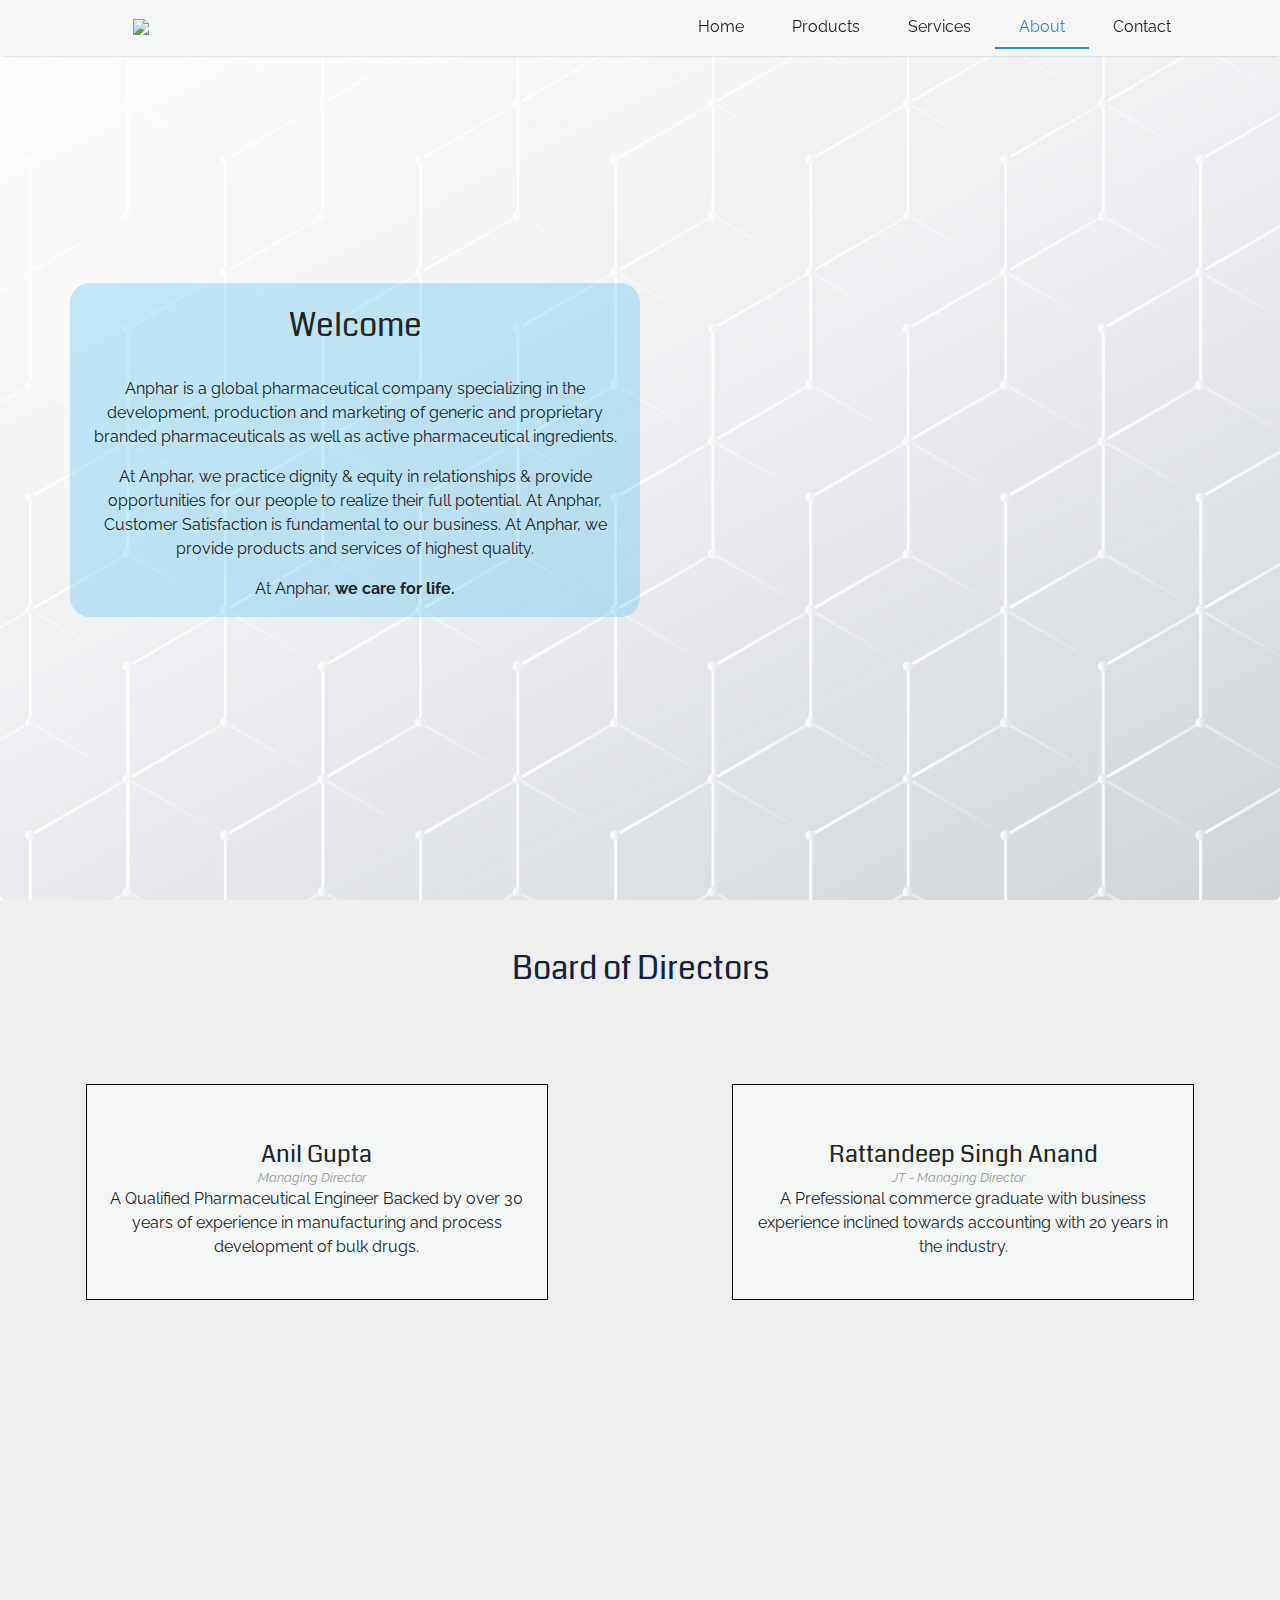
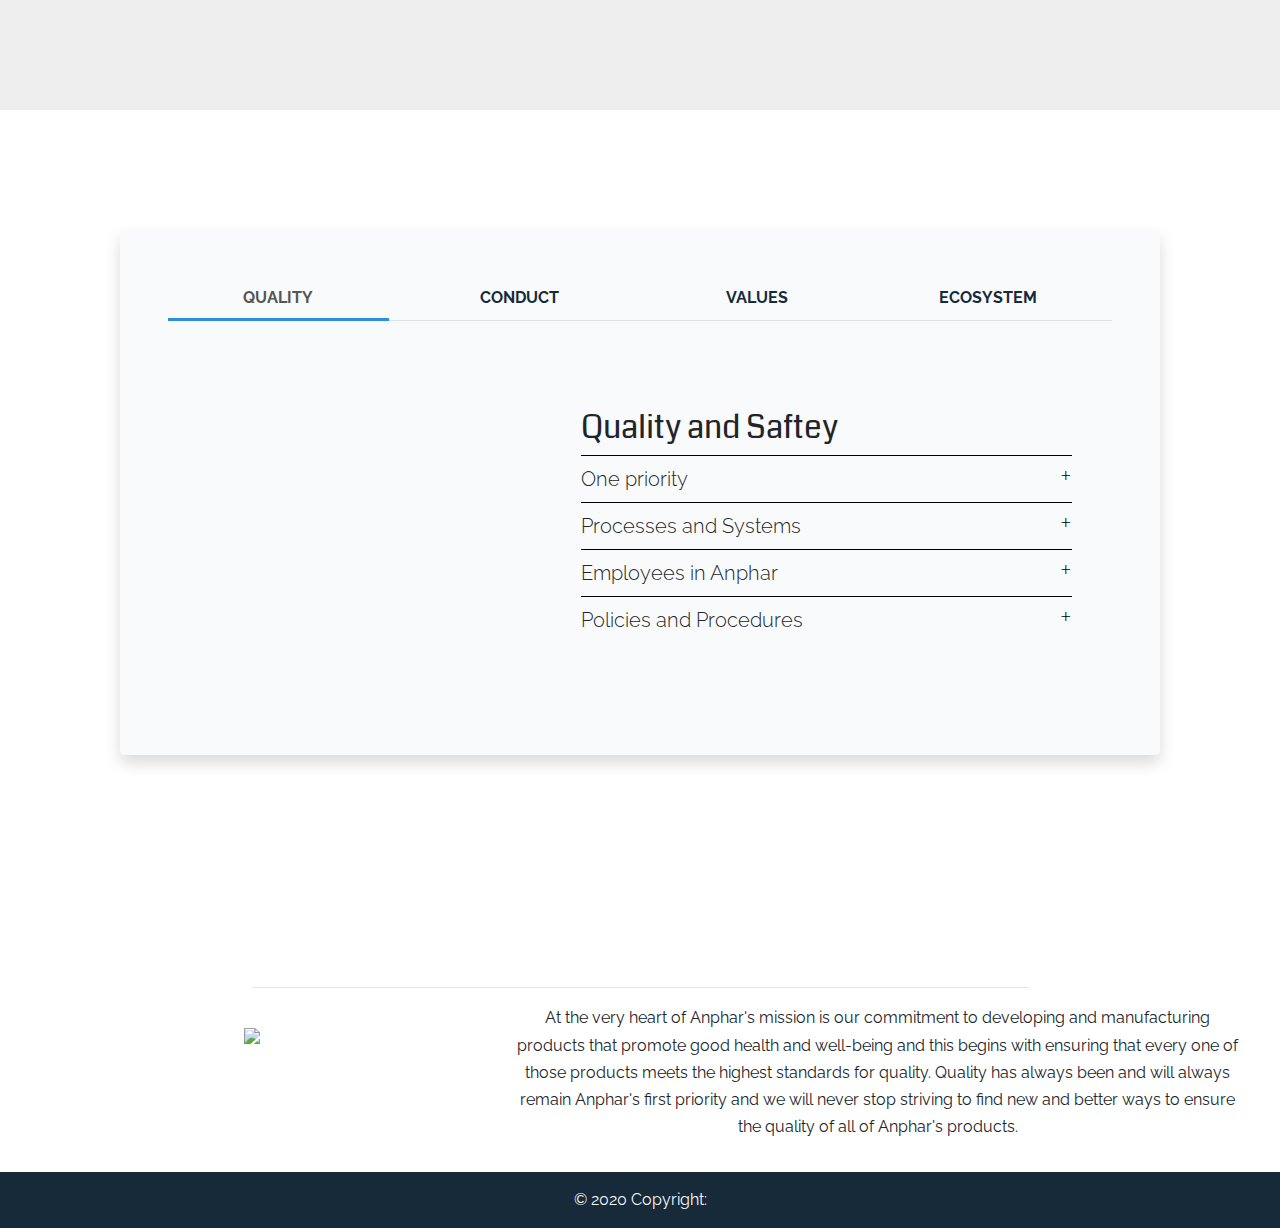
==== commit 617542eb: "landing page" ====
--- a/about.html
+++ b/about.html
@@ -23,12 +23,12 @@
 
 <body id="about">
 
-    <nav class="navbar navbar-expand-lg navbarNav fixed-top m-0 p-0">
+    <nav id="navbar" class="navbar navbar-expand-lg navbarNav  fixed-top m-0 p-0">
         <div class="container">
             <a class="navbar-brand navLogo p-0 m-0" href="index.html">
                 <h1 class=" text-center logo-text ">
 
-                    <img src="images/Anphar-vlogo.png" class="img-fluid " />
+                    <img src="images/anphar_wide.png" class="img-fluid " />
 
                 </h1>
             </a>
@@ -45,7 +45,7 @@
                         </a>
                     </li>
                     <li class="nav-item">
-                        <a class="nav-link px-4" href="product.html">Products</a>
+                        <a class="nav-link  px-4" href="product.html">Products</a>
                     </li>
                     <li class="nav-item">
                         <a class="nav-link px-4" href="services.html">Services</a>
@@ -63,15 +63,15 @@
         </div>
     </nav>
 
-    <div id="about" class="bg-doc d-flex">
+    <div id="about" class="jumbotron bg-doc d-flex">
 
         <div class="container about align-self-center">
 
-   
+
 
             <div class="row d-flex justify-content-lg-start justify-content-center align-self-center">
 
-                <div class="col-6">
+                <div class="col-10 col-sm-6 abt-txt">
                     <br>
 
                     <h2 class="text-center "> Welcome</h2>
@@ -92,11 +92,11 @@
                         <p class="text-center">
 
                             At Anphar,
-                            <span class="life font-weight-bold"> we care
+                            <span class=" font-weight-bold"> we care
                                 for life. </span>
                         </p>
                 </div>
-                
+
             </div>
         </div>
 
@@ -112,58 +112,58 @@
             <div class="row p-3 justify-content-around">
                 <div class="col-12 col-sm-6 col-md-6 col-lg-5">
                     <div class="well well-sm ">
-                        <div class="row ">
+                        <div class="row text-center bod-card justify-content-center">
                             <div class="col-4 text-center">
 
 
-                                <img src="Images/card-img.png" alt="" class="img-rounded img-fluid" />
-
-                                <div class="links p-3 text-center ">
-
-                                    <button class="btn"><i class="fa fa-linkedin "></i></button>
-                                    <button class="btn"><i class="fa fa-stack-overflow  "></i></button>
-                                </div>
-                            </div>
-                            <div class="col-8 ">
-                                <h4 class="m-0 text-primary">
+                                <img src="images/card-img.png" alt="" class="img-rounded img-fluid" />
+
+
+                            </div>
+                            <div class="col-8 col-lg-12 pt-lg-3">
+                                <h4 class="m-0 active">
                                     Anil Gupta</h4>
                                 <small><cite title="Managing Director">Managing Director <i
                                             class="glyphicon glyphicon-map-marker">
                                         </i></cite></small>
                                 <p class="d-sm-none d-md-block">A Qualified Pharmaceutical Engineer Backed by over 30
                                     years of experience in manufacturing and process development of bulk drugs.</p>
-
+                                <div class="links text-center ">
+
+                                    <button class="btn "><i class="fa fa-linkedin "></i></button>
+                                    <button class="btn "><i class="fa fa-stack-overflow  "></i></button>
+                                </div>
 
                             </div>
                         </div>
                     </div>
                 </div>
-
+                <hr>
                 <div class="col-xs-12 col-sm-6 col-md-6 col-lg-5">
                     <div class="well well-sm ">
-                        <div class="row ">
+                        <div class="row text-center bod-card justify-content-center">
                             <div class="col-4 text-center">
 
-                                <img src="Images/card-img.png" alt="" class="img-rounded img-fluid" />
-
-
-                                <div class="links p-3  text-center ">
-
-                                    <button class="btn"><i class="fa fa-linkedin "></i></button>
-                                    <button class="btn"><i class="fa fa-stack-overflow"></i></button>
-                                </div>
-
-                            </div>
-                            <div class="col-8 ">
-                                <h4 class=" m-0 text-primary ">
+                                <img src="images/card-img.png" alt="" class="img-rounded img-fluid" />
+
+
+
+
+                            </div>
+                            <div class="col-8 col-lg-12 pt-lg-3">
+                                <h4 class=" m-0  ">
                                     Rattandeep Singh Anand</h4>
                                 <small><cite title="San Francisco, USA">JT - Managing Director <i
                                             class="glyphicon glyphicon-map-marker">
                                         </i></cite></small>
-                                <p class="d-sm-none d-md-block "> A commerce graduate with business experience of around
-                                    20 years.</p>
-
-
+                                <p class="d-sm-none d-md-block "> A Prefessional commerce graduate with business experience inclined towards accounting with
+                                    20 years in the industry.</p>
+
+                                <div class="links  text-center ">
+
+                                    <button class="btn"><i class="fa fa-linkedin "></i></button>
+                                    <button class="btn"><i class="fa fa-stack-overflow"></i></button>
+                                </div>
                             </div>
                         </div>
                     </div>
@@ -176,258 +176,281 @@
     </div>
 
     <!-- Tabs -->
-<section class="tabs">
-    <div class="p-5 bg-white box-tab rounded-lg shadow mb-5">
-
-        <ul id="myTab2" role="tablist"
-            class="nav nav-tabs nav-pills with-arrow lined flex-column flex-sm-row text-center">
-            <li class="nav-item flex-sm-fill">
-                <a id="quality-tab" data-toggle="tab" href="#quality" role="tab" aria-controls="quality"
-                    aria-selected="true"
-                    class="nav-link text-uppercase font-weight-bold mr-sm-3 rounded-0 active">Quality</a>
-            </li>
-            <li class="nav-item flex-sm-fill">
-                <a id="conduct-tab" data-toggle="tab" href="#conduct" role="tab" aria-controls="conduct"
-                    aria-selected="false" class="nav-link text-uppercase font-weight-bold mr-sm-3 rounded-0">Conduct</a>
-            </li>
-            <li class="nav-item flex-sm-fill">
-                <a id="value-tab" data-toggle="tab" href="#value" role="tab" aria-controls="value" aria-selected="false"
-                    class="nav-link text-uppercase font-weight-bold rounded-0">VAlues</a>
-            </li>
-            <li class="nav-item flex-sm-fill">
-                <a id="ecosystem-tab" data-toggle="tab" href="#ecosystem" role="tab" aria-controls="ecosystem"
-                    aria-selected="false" class="nav-link text-uppercase font-weight-bold rounded-0">Ecosystem</a>
-            </li>
-        </ul>
-        <div id="myTab2Content" class="tab-content">
-            <div id="quality" role="tabpanel" aria-labelledby="home-tab" class="tab-pane fade px-4 py-5 show active">
-                <div class="row info-row p-3">
-                    <div class="info-img col-12 col-lg-5">
-                        <img class="img-fluid" src="images/Quality.png" alt="">
+    <section class="tabs">
+        <div class="p-5  box-tab rounded-lg shadow mb-5">
+
+            <ul id="myTab2" role="tablist"
+                class="nav nav-tabs nav-pills with-arrow lined flex-column flex-sm-row text-center">
+                <li class="nav-item flex-sm-fill">
+                    <a id="quality-tab" data-toggle="tab" href="#quality" role="tab" aria-controls="quality"
+                        aria-selected="true"
+                        class="nav-link text-uppercase font-weight-bold mr-sm-3 rounded-0 active">Quality</a>
+                </li>
+                <li class="nav-item flex-sm-fill">
+                    <a id="conduct-tab" data-toggle="tab" href="#conduct" role="tab" aria-controls="conduct"
+                        aria-selected="false"
+                        class="nav-link text-uppercase font-weight-bold mr-sm-3 rounded-0">Conduct</a>
+                </li>
+                <li class="nav-item flex-sm-fill">
+                    <a id="value-tab" data-toggle="tab" href="#value" role="tab" aria-controls="value"
+                        aria-selected="false" class="nav-link text-uppercase font-weight-bold rounded-0">VAlues</a>
+                </li>
+                <li class="nav-item flex-sm-fill">
+                    <a id="ecosystem-tab" data-toggle="tab" href="#ecosystem" role="tab" aria-controls="ecosystem"
+                        aria-selected="false" class="nav-link text-uppercase font-weight-bold rounded-0">Ecosystem</a>
+                </li>
+            </ul>
+            <div id="myTab2Content" class="tab-content">
+                <div id="quality" role="tabpanel" aria-labelledby="home-tab"
+                    class="tab-pane fade px-4 py-5 show active">
+                    <div class="row info-row p-3">
+                        <div class="info-img col-12 col-lg-5">
+                            <img class="img-fluid" src="images/quality.png" alt="">
+                        </div>
+                        <div class="info-text col-12 col-lg-7">
+                            <div class="summary">
+                                <br>
+                                <h2>
+                                    Quality and Saftey
+                                </h2>
+                                <details>
+                                    <summary> One priority</summary>
+                                    <p>
+                                        Quality and safety are our number one priority, and we at Anphar will not accept
+                                        anything less than the highest
+                                        standards where patient or employee safety is concerned. Anphar's global quality
+                                        infrastructure is enforced through a strong and effective foundation of policies
+                                        and
+                                        procedures in all our activities worldwide.
+                                    </p>
+                                </details>
+                                <details>
+                                    <summary>Processes and Systems</summary>
+                                    <p>
+                                        Our processes and systems are continuously evaluated to ensure consistently high
+                                        product
+                                        quality and compliance
+                                        with current Good Manufacturing Practice (cGMP). Similarly,
+                                        we demand the same high quality standards from our suppliers and distributors
+                                        worldwide.
+                                    </p>
+                                </details>
+                                <details>
+                                    <summary>Employees in Anphar
+                                    </summary>
+                                    <p>Employees in Anphar work according to a comprehensive set of policies and
+                                        procedures,
+                                        participating in ongoing quality and safety certification and training programs
+                                        as
+                                        well
+                                        as cGMP and Good Clinical
+                                        Practice (GCP) training and certification.</p>
+                                </details>
+                                <details>
+                                    <summary>Policies and Procedures
+                                    </summary>
+                                    <p>We strive to continuously improve our policies and procedures in order to assure
+                                        we
+                                        have
+                                        best-in-class programs. As we constantly re-examine and improve our practices,
+                                        we
+                                        are
+                                        determined to provide unsurpassed standards of
+                                        quality and service for patients, customers and colleagues,
+                                        as a trustworthy partner for quality medicine. Our focus is on what's most
+                                        important.
+                                        The quality of our products
+                                        and the safety of our employees.</p>
+                                </details>
+                            </div>
+
+
+                        </div>
                     </div>
-                    <div class="info-text col-12 col-lg-7">
-                        <div class="summary">
-                            <br>
-                            <h2>
-                                Quality and Saftey
-                            </h2>
-                            <details>
-                                <summary> One priority</summary>
-                                <p>
-                                    Quality and safety are our number one priority, and we at Anphar will not accept
-                                    anything less than the highest
-                                    standards where patient or employee safety is concerned. Anphar's global quality
-                                    infrastructure is enforced through a strong and effective foundation of policies and
-                                    procedures in all our activities worldwide.
-                                </p>
-                            </details>
-                            <details>
-                                <summary>Processes and Systems</summary>
-                                <p>
-                                    Our processes and systems are continuously evaluated to ensure consistently high
-                                    product
-                                    quality and compliance
-                                    with current Good Manufacturing Practice (cGMP). Similarly,
-                                    we demand the same high quality standards from our suppliers and distributors
-                                    worldwide.
-                                </p>
-                            </details>
-                            <details>
-                                <summary>Employees in Anphar
-                                </summary>
-                                <p>Employees in Anphar work according to a comprehensive set of policies and procedures,
-                                    participating in ongoing quality and safety certification and training programs as
-                                    well
-                                    as cGMP and Good Clinical
-                                    Practice (GCP) training and certification.</p>
-                            </details>
-                            <details>
-                                <summary>Policies and Procedures
-                                </summary>
-                                <p>We strive to continuously improve our policies and procedures in order to assure we
-                                    have
-                                    best-in-class programs. As we constantly re-examine and improve our practices, we
-                                    are
-                                    determined to provide unsurpassed standards of
-                                    quality and service for patients, customers and colleagues,
-                                    as a trustworthy partner for quality medicine. Our focus is on what's most
-                                    important.
-                                    The quality of our products
-                                    and the safety of our employees.</p>
-                            </details>
-                        </div>
-
+                </div>
+
+                <div id="conduct" role="tabpanel" aria-labelledby="profile-tab" class="tab-pane fade px-4 py-5">
+                    <div class="row info-row  p-3">
+                        <div class="info-img col-12 col-lg-5"> <img class="img-fluid" src="images/conduct.png" alt="">
+                        </div>
+                        <div class="info-text col-12 col-lg-7">
+                            <div class="summary">
+                                <br>
+                                <h2>
+                                    Business Conduct
+                                </h2>
+                                <details>
+                                    <summary> Conduct</summary>
+                                    <p>
+                                        Since Anphar’s inception, employees have worked together to contribute to our
+                                        mission of
+                                        advancing patient care
+                                        by developing therapeutics to treat diseases. Fundamental to this mission is
+                                        Anphar’s
+                                        adherence to the highest legal and ethical standards of business conduct. As a
+                                        company
+                                        driven by science and
+                                        dedicated to improving patient care and quality of life, Anphar is committed to
+                                        such
+                                        standards,
+                                        as adherence to these protects patient safety, the company, its employees and
+                                        business
+                                        customers.
+                                    </p>
+                                </details>
+                                <details>
+                                    <summary>Responsibility</summary>
+                                    <p>
+                                        It is the responsibility of every Anphar employee to be knowledgeable about, and
+                                        comply
+                                        with, Anphar’s
+                                        business conduct policies.
+                                        The company believes working together to move its business forward in the spirit
+                                        of
+                                        these policies will continue
+                                        to enhance the reputation of Anphar.
+                                    </p>
+                                </details>
+                                <details>
+                                    <summary>Ethics
+                                    </summary>
+                                    <p>At Anphar we are committed to meeting high ethical standards and complying with
+                                        all
+                                        applicable local,
+                                        national and international laws wherever we do business. Our ethical standards
+                                        are
+                                        embodied in our Corporate
+                                        Principles.</p>
+                                </details>
+
+                            </div>
+                        </div>
 
                     </div>
                 </div>
-            </div>
-
-            <div id="conduct" role="tabpanel" aria-labelledby="profile-tab" class="tab-pane fade px-4 py-5">
-                <div class="row info-row  p-3">
-                    <div class="info-text col-12 col-lg-7">
-                        <div class="summary">
-                            <br>
-                            <h2>
-                                Business Conduct
-                            </h2>
-                            <details>
-                                <summary> Conduct</summary>
-                                <p>
-                                    Since Anphar’s inception, employees have worked together to contribute to our
-                                    mission of
-                                    advancing patient care
-                                    by developing therapeutics to treat diseases. Fundamental to this mission is
-                                    Anphar’s
-                                    adherence to the highest legal and ethical standards of business conduct. As a
-                                    company
-                                    driven by science and
-                                    dedicated to improving patient care and quality of life, Anphar is committed to such
-                                    standards,
-                                    as adherence to these protects patient safety, the company, its employees and
-                                    business
-                                    customers.
-                                </p>
-                            </details>
-                            <details>
-                                <summary>Responsibility</summary>
-                                <p>
-                                    It is the responsibility of every Anphar employee to be knowledgeable about, and
-                                    comply
-                                    with, Anphar’s
-                                    business conduct policies.
-                                    The company believes working together to move its business forward in the spirit of
-                                    these policies will continue
-                                    to enhance the reputation of Anphar.
-                                </p>
-                            </details>
-                            <details>
-                                <summary>Ethics
-                                </summary>
-                                <p>At Anphar we are committed to meeting high ethical standards and complying with all
-                                    applicable local,
-                                    national and international laws wherever we do business. Our ethical standards are
-                                    embodied in our Corporate
-                                    Principles.</p>
-                            </details>
-
+
+                <div id="value" role="tabpanel" aria-labelledby="contact-tab" class="tab-pane fade px-4 py-5">
+                    <div class="row info-row p-3">
+                        <div class="info-img col-12 col-lg-5">
+                            <img class="img-fluid" src="images/values.png" alt="">
+                        </div>
+                        <div class="info-text col-12 col-lg-7">
+                            <div class="summary">
+                                <br>
+                                <h2>
+                                    Values
+                                </h2>
+                                <details>
+                                    <summary> Guided by Principles</summary>
+                                    <p>
+                                        As a pharmaceutical company in a regulated industry, Anphar is dedicated to
+                                        adhering
+                                        to
+                                        the laws and regulations
+                                        applicable to our industry and business world as a whole.
+                                        However, we are not satisfied with merely acting within the realm of
+                                        acceptability.
+                                        Anphar proudly and actively
+                                        promotes professional behavior that aligns with the spirit as well as the letter
+                                        of
+                                        the
+                                        law.
+                                    </p>
+                                </details>
+                                <details>
+                                    <summary>Powered by People</summary>
+                                    <p>
+                                        Our processes and systems are continuously evaluated to ensure consistently high
+                                        product
+                                        quality and compliance
+                                        with current Good Manufacturing Practice (cGMP). Similarly,
+                                        we demand the same high quality standards from our suppliers and distributors
+                                        worldwide.
+                                    </p>
+                                </details>
+                                <details>
+                                    <summary>Discipline
+                                    </summary>
+                                    <p> We follow the regulations governing testing, approval, manufacture, and
+                                        distribution
+                                        of
+                                        our products because we are
+                                        both morally and legally obligated to do this—
+                                        the people who rely on our products deserve nothing less.</p>
+                                </details>
+                                <details>
+                                    <summary>Commitment
+                                    </summary>
+                                    <p>Anphar is deeply committed to its employees. Our goal is to enable everyone to
+                                        feel
+                                        supported,
+                                        treated with respect, and deserving of the same treatment from co-workers that
+                                        we
+                                        extend
+                                        to our customers and
+                                        business partners. <br> We support the community of our employees—where we live
+                                        and
+                                        work.</p>
+                                </details>
+                            </div>
                         </div>
                     </div>
-                    <div class="info-img col-12 col-lg-5"> <img class="img-fluid" src="images/conduct.png" alt=""></div>
-                </div>
-            </div>
-
-            <div id="value" role="tabpanel" aria-labelledby="contact-tab" class="tab-pane fade px-4 py-5">
-                <div class="row info-row p-3">
-                    <div class="info-img col-12 col-lg-5">
-                        <img class="img-fluid" src="images/values.png" alt="">
+                </div>
+
+
+                <div id="ecosystem" role="tabpanel" aria-labelledby="contact-tab" class="tab-pane fade px-4 py-5">
+                    <div class="row info-row p-3">
+                        <div class="info-img col-12 col-lg-5 ">
+                            <img src="images/ecology.png" alt="" class="img-fluid">
+                        </div>
+                        <div class="info-text col-12 col-lg-7 justify-content-between">
+                            <div class="summary">
+                                <br>
+                                <br>
+                                <h2>
+                                    Environment
+                                </h2>
+
+                                <details>
+                                    <summary>Safety, Security, Health & Environment</summary>
+                                    <p>
+
+                                        Safety, Security, Health & Environment (SHE) - an integral part of all our
+                                        activities
+                                        <br>
+                                        Only financially successful companies can be active in addressing environmental
+                                        and
+                                        social concerns. And at Anphar
+                                        we have also realized for a long time that only environmentally and socially
+                                        responsible
+                                        companies can achieve
+                                        sustainable financial success.
+                                        For us, sustainable development represents a long-term commitment to the needs
+                                        of
+                                        current and future generations.
+                                        <br>
+                                        Safety, security, health and environmental protection are important and enduring
+                                        issues
+                                        in a changing world.
+                                        <br>
+                                        At Anphar, protecting people and the environment isn’t just a legal or social
+                                        obligation
+                                        - it’s a key concern in
+                                        everything we do.
+                                    </p>
+
+                                </details>
+
+                            </div>
+                        </div>
+
                     </div>
-                    <div class="info-text col-12 col-lg-7">
-                        <div class="summary">
-                            <br>
-                            <h2>
-                                Values
-                            </h2>
-                            <details>
-                                <summary> Guided by Principles</summary>
-                                <p>
-                                    As a pharmaceutical company in a regulated industry, Anphar is dedicated to adhering
-                                    to
-                                    the laws and regulations
-                                    applicable to our industry and business world as a whole.
-                                    However, we are not satisfied with merely acting within the realm of acceptability.
-                                    Anphar proudly and actively
-                                    promotes professional behavior that aligns with the spirit as well as the letter of
-                                    the
-                                    law.
-                                </p>
-                            </details>
-                            <details>
-                                <summary>Powered by People</summary>
-                                <p>
-                                    Our processes and systems are continuously evaluated to ensure consistently high
-                                    product
-                                    quality and compliance
-                                    with current Good Manufacturing Practice (cGMP). Similarly,
-                                    we demand the same high quality standards from our suppliers and distributors
-                                    worldwide.
-                                </p>
-                            </details>
-                            <details>
-                                <summary>Discipline
-                                </summary>
-                                <p> We follow the regulations governing testing, approval, manufacture, and distribution
-                                    of
-                                    our products because we are
-                                    both morally and legally obligated to do this—
-                                    the people who rely on our products deserve nothing less.</p>
-                            </details>
-                            <details>
-                                <summary>Commitment
-                                </summary>
-                                <p>Anphar is deeply committed to its employees. Our goal is to enable everyone to feel
-                                    supported,
-                                    treated with respect, and deserving of the same treatment from co-workers that we
-                                    extend
-                                    to our customers and
-                                    business partners. <br> We support the community of our employees—where we live and
-                                    work.</p>
-                            </details>
-                        </div>
-                    </div>
-                </div>
-            </div>
-
-
-            <div id="ecosystem" role="tabpanel" aria-labelledby="contact-tab" class="tab-pane fade px-4 py-5">
-                <div class="row info-row p-3">
-                    <div class="info-text col-12 col-lg-7 justify-content-between">
-                        <div class="summary">
-                            <br>
-                            <br>
-                            <h2>
-                                Environment
-                            </h2>
-
-                            <details>
-                                <summary>Safety, Security, Health & Environment</summary>
-                                <p>
-
-                                    Safety, Security, Health & Environment (SHE) - an integral part of all our
-                                    activities
-                                    <br>
-                                    Only financially successful companies can be active in addressing environmental and
-                                    social concerns. And at Anphar
-                                    we have also realized for a long time that only environmentally and socially
-                                    responsible
-                                    companies can achieve
-                                    sustainable financial success.
-                                    For us, sustainable development represents a long-term commitment to the needs of
-                                    current and future generations.
-                                    <br>
-                                    Safety, security, health and environmental protection are important and enduring
-                                    issues
-                                    in a changing world.
-                                    <br>
-                                    At Anphar, protecting people and the environment isn’t just a legal or social
-                                    obligation
-                                    - it’s a key concern in
-                                    everything we do.
-                                </p>
-
-                            </details>
-
-                        </div>
-                    </div>
-                    <div class="info-img col-12 col-lg-5 ">
-                        <img src="images/ecology.png" alt="" class="img-fluid">
-                    </div>
-                </div>
-            </div>
+                </div>
+            </div>
+
         </div>
-   
-    </div>
-
-</section>
+
+    </section>
 
 
 
@@ -458,7 +481,7 @@
                     <a class="navbar-brand" href="#home">
                         <h1 class=" text-center logo-text ">
                             <span id="">
-                                <img src="images/ANPHAR-Whole.png" class="log-img w-50 mt-auto mb-auto" />
+                                <img src="images/anphar_whole.png" class="log-img w-50 mt-auto mb-auto" />
                             </span>
                         </h1>
                     </a>
@@ -517,15 +540,15 @@
 
             </div>
             <!-- Grid row-->
-            <div class="footer-copyright text-center py-3">© 2020 Copyright:
-            </div>
-            <!-- Copyright -->
         </div>
+        <!-- Copyright -->
 
 
     </footer>
     <!-- Footer -->
-
+    <div class="footer-copyright text-light text-center py-3">© 2020 Copyright:
+
+    </div>
 
 
 
--- a/css/style.css
+++ b/css/style.css
@@ -1,28 +1,36 @@
 
 @import url('https://fonts.googleapis.com/css2?family=Coda&family=Raleway:wght@500&display=swap');
 
+@import url('https://fonts.googleapis.com/css2?family=Mirza:wght@400;500;600&display=swap');
 
 html {
   scroll-behavior: smooth;
+  
+width:100%;
+height:100%;
 }
 
 body{
   /* font-family: 'Coda', cursive; */
   font-family:'Raleway', sans-serif;
-
+  width:100%;
+  height:100%;
   /* font-size: .9rem; */
   
 }
+h1, h2, h3, h4, h5, h6{
+  font-family: 'Coda', cursive;
+}
+
+/* ============================================= Navbar ============================== */
 #logo {
   padding-left: 1em;
 }
 
-#top-nav {
-  /* position: fixed; */
-  /* top: 0; */
-  /* width: 100%; */
-  /* display: block;1 */
-  transition: top 0.3s;
+#navbar {
+  transition: top 0.5s;
+  background-color: #F4F7F6;
+  
 }
 
 .navLogo {
@@ -31,30 +39,32 @@
 
 .navbarNav{
   background-color: #172A3A;
-  
-}
+  box-shadow: 0 2px 2px -2px rgba(0,0,0,.25);
+}
+
+
 
 .jumbotron {
   margin-bottom: 0;
 }
 
 .nav-link{
-color: #EAF2D7;
+color: #222;
 }
 .nav-link:hover{
-  color: #FF101F;
-}
-
-.head-top .nav-link{
-  color: #F4F7F6;
-  }
-
-  .current{
-    border-bottom: 2px #FF101F solid;
-  
-  }
+  color: #2b90d9;
+}
+.current .nav-link{
+  color: #2b90d9;
+}
+
+.current{
+    border-bottom: 2px #2b90d9 solid;
+  
+}
+
+/* ==================================== Landing Banner ================================== */
 .head{
-  
   font-family: 'Coda', cursive;
   color: #F4F7F6;
   font-size: 3rem;
@@ -62,63 +72,62 @@
 
 
 .bg-img {
-  background-image: url('../Images/bg-atom.png');
- 
+  background-image: url('../Images/iobg4.png');
   background-position: center;
   background-repeat: no-repeat;
   background-size: cover;
+  height: 100vh;
   /* color: #fff; */
+  /* height: auto; */
+}
+
+/* =============================================About page Banner============================================ */
+
+.bg-doc{
   height: 100vh;
-  /* height: auto; */
-}
-
-
-.bg-doc{
-  height: 91vh;
-  background: url('../Images/bg-cap.jpg'), url('../Images/bgp.jpg');
-  background-attachment: scroll, fixed;
+  background: url('../Images/bg-cap.png'), url('../Images/bgp.jpg');
+  background-attachment: fixed, fixed;
   background-position: center;
   background-repeat:  no-repeat;
   background-size:  cover;
   
 }
 
-.life{
-  color: #04dbe3;
-}
-
+
+.abt-txt{
+  border-radius: 20px;
+  background-color: rgba(68,193,239,.3);
+}
+
+/* ============================================== Board of directors ====================== */
+
+.board{
+ 
+  background: #eeeeee;
+  background-attachment:  fixed;
+  background-position: center;
+  background-repeat:  no-repeat;
+  background-size: cover;
+  height: 90vh ;
+  padding-top: 2%;
+  
+  /* height: 60vh; */
+  
+}
 .bod{
-color: #14213d;
-
-}
-
-/* #about{
-  background: url('../Images/bg-cap.jpg'),url('../Images/bgp.jpg');
-  background-attachment: scroll, fixed;
-  background-position: center, center;
-  background-repeat: no-repeat, no-repeat;
-  background-size: cover, cover;
- 
-} */
-
-.abs-abt{
-  position: absolute;
-  right: 20px;
-}
-
-button{
+  color: #14213d;
+
+}
+
+button {
   align-self: center;
 }
 
 
-.board{
-  /* background: rgb(185,231,242);
-background: linear-gradient(-50deg, rgba(185,231,242,1) 16%, rgba(239,245,243,1) 16%, rgba(239,245,243,1) 84%, rgba(185,231,242,1) 84%); */
-
-  /* height: 60vh; */
-  height: auto;
-  padding-top: 2%;
-  
+.bod-card{
+  background: #F4F7F6;
+  border: #000 1px solid;
+  padding-top: 15px;
 }
 
 .card{
@@ -130,73 +139,56 @@
   flex-wrap: nowrap;
 }
 
-
-#contact{
-  /* background: rgb(239,245,243);
-  background: linear-gradient(-50deg, rgba(239,245,243,1) 63%, rgba(185,231,242,1) 63%);   */
-  
-  background: url('../Images/bgp.jpg');
+.glyphicon {  margin-bottom: 10px;margin-right: 10px;}
+
+small {
+display: block;
+line-height: 1.428571429;
+color: #999;
+}
+
+.card-img{
+  object-fit: cover;
+}
+
+
+/* ========================================== Tabs========================================= */
+
+.tabs{
+  background: url('../Images/parlx-bg-tab.jpg');
   background-attachment: fixed;
+  background-size: cover;
   background-position: center;
   background-repeat: no-repeat;
-  background-size: cover;
- 
-}
-
-.btn-main{
-  background-color: #50e3c2;
-}
-
-#products {
-
-  background: url('../Images/bgp.jpg');
-  background-attachment: fixed;
-  background-position: center;
-  background-repeat: no-repeat;
-  background-size: cover;
- 
-
-  /* background: rgb(185,231,242);
-  background: linear-gradient(-50deg, rgba(185,231,242,1) 41%, rgba(239,245,243,1) 41%); */
-
-  
-
-}
-
-#quality{
-  /* background: rgb(239,245,243);
-background: linear-gradient(-50deg, rgba(239,245,243,1) 32%, rgba(185,231,242,1) 56%);
- */
-
-
-}
-
-.head-top{
-  /* background: rgb(41,46,50);
-background: linear-gradient(-45deg, rgba(41,46,50,1) 85%, rgba(185,231,242,1) 85%); */
-
-}
-
-
-#conduct{
-  /* background: rgb(185,231,242);
-background: linear-gradient(-50deg, rgba(185,231,242,1) 9%, rgba(239,245,243,1) 9%, rgba(239,245,243,1) 82%, rgba(185,231,242,1) 82%); */
-}
-
-
-#value{
-  /* background: rgb(185,231,242);
-background: linear-gradient(-50deg, rgba(185,231,242,1) 22%, rgba(239,245,243,1) 22%, rgba(239,245,243,1) 92%, rgba(185,231,242,1) 92%); */
-}
-#env{
-  /* background: rgb(185,231,242);
-background: linear-gradient(-50deg, rgba(185,231,242,1) 47%, rgba(239,245,243,1) 47%); */
-}
-
-footer{
-  /* background: rgb(239,245,243);
-background: linear-gradient(-50deg, rgba(239,245,243,1) 88%, rgba(185,231,242,1) 88%); */
-}
+  padding: 120px 120px;
+  height: auto;
+}
+
+.box-tab{
+  background-color: rgba(248,	249,	251, .85);
+  border-radius: 5%;
+}
+
+.lined .nav-link {
+  border: none;
+  
+  color: #172A3A;
+  border-bottom: 3px solid transparent;
+}
+.lined .nav-link:hover{
+  color: #2b90d9;
+}
+.lined .nav-link:hover {
+  border: none;
+  border-bottom: 3px solid transparent;
+}
+.lined .nav-link.active {
+  background: none;
+  color: #555;
+  border-color: #2b90d9;
+}
+
+/* ===========================Tabs Content ==================== */
 
 details[open] summary ~ * {
   animation: open 0.3s ease-in-out;
@@ -252,42 +244,25 @@
 
 
 /* Tabs*/
-section {
+/* section {
     padding: 25px 5px;
-}
-
-
-.tabs{
-  background: url('../Images/parlx-bg-tab.jpg');
+} */
+
+
+
+
+/* ============================================= Contact ============================================== */
+
+#contact{
+ 
+  background: url('../Images/bgp.jpg');
   background-attachment: fixed;
-  background-size: cover;
   background-position: center;
   background-repeat: no-repeat;
-  padding: 50px 120px;
-}
-
-.box-tab{
-  opacity: .8;
-}
-
-.lined .nav-link {
-  border: none;
-  
-  color: #172A3A;
-  border-bottom: 3px solid transparent;
-}
-.lined .nav-link:hover{
-  color: #2b90d9;
-}
-.lined .nav-link:hover {
-  border: none;
-  border-bottom: 3px solid transparent;
-}
-.lined .nav-link.active {
-  background: none;
-  color: #555;
-  border-color: #2b90d9;
-}
+  background-size: cover;
+ 
+}
+
 
 
 /* =========== contact form  ======================== */
@@ -350,21 +325,31 @@
 }
 
 
-
-
-
-
-
-
-
-
-
-
-
-
-
-
-
+/* ==================================   Products   ===================================================== */
+
+#products {
+
+  background: url('../Images/bgp.jpg');
+  background-attachment: fixed;
+  background-position: center;
+  background-repeat: no-repeat;
+  background-size: cover;
+
+}
+
+
+
+
+/* ========================================= Footer ========================================================= */
+
+
+.footer-copyright{
+  background-color: #172A3A;
+}
+
+
+
+/* =========================================== MEDIA QUERIES =========================== */
 
 @media all and (max-width: 880px) {
   .d-flex{
@@ -384,14 +369,17 @@
     /* background: rgb(185,231,242);
     background: linear-gradient(-50deg, rgba(185,231,242,1) 47%, rgba(239,245,243,1) 47%); */
   font-size: x-small;
-    
-    
+  
+  .board{
+    height: auto;
+  }
+  
   }
   .bg-img{
-    height: auto;
-
-  }
-
+    height: 80vh;
+
+  }
+  
   
 .tabs{
   
@@ -401,27 +389,32 @@
 
 
 }
-/* 
-@media all and (max-width: 575px)  {
-
-  .card-img{
-    width: 80vh;
-  }
-  
-
-}
-
-
- */
-
-.glyphicon {  margin-bottom: 10px;margin-right: 10px;}
-
-small {
-display: block;
-line-height: 1.428571429;
-color: #999;
-}
-
-.card-img{
-  object-fit: cover;
-}
+
+@media all and (max-width: 992px)  {
+  #navbar{
+
+    background: url('../Images/bgp.jpg');
+    background-repeat: no-repeat;
+  background-size: cover;
+  }
+
+  .current{
+    border-bottom: none;
+    text-decoration: underline 2px solid #2b90d9;
+
+  }
+  .abt-txt{
+    background-color: rgba(68,193,239,.8);
+    font-size: .9rem;
+  }
+  
+
+}
+
+@media all and (max-width: 400px){
+  .box-tab{
+    padding: 0;
+  }
+}
+
+
